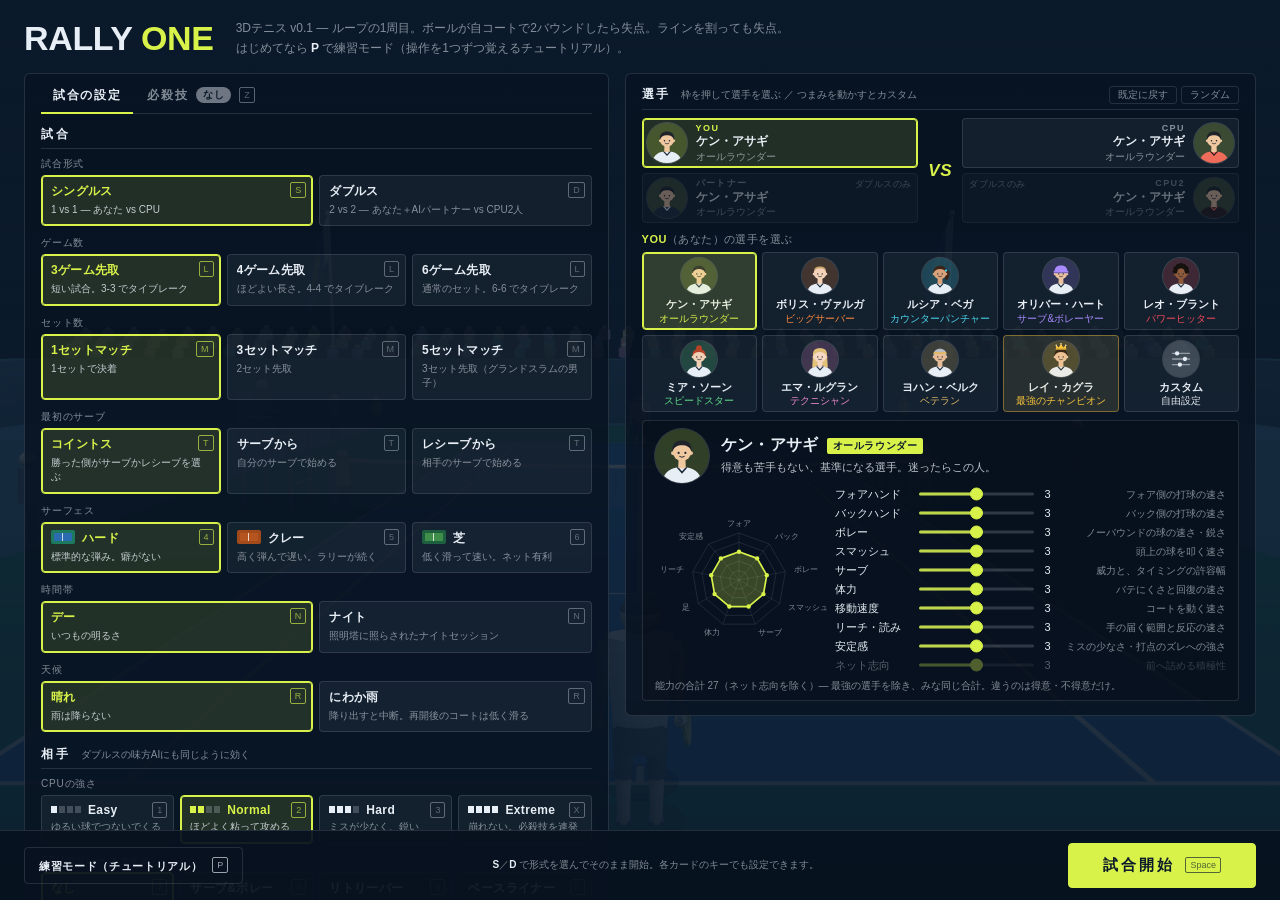
==== index.html @ 363b7dbe "feat: ゲーム数（3/4/6）とセット数（1/3/5）を選べるようにし、既定を3ゲーム先取の1セットマッチにする Co-Authored-By: Claude Opus 5.5 <noreply@" ====
<!DOCTYPE html>
<html lang="ja">
<head>
<meta charset="utf-8">
<meta name="viewport" content="width=device-width, initial-scale=1">
<title>Rally One — 3D Tennis</title>
<meta name="description" content="ブラウザで動く3Dテニス。インストール不要、その場でプレイできます。スピン・スライス・ボレー・スマッシュを打ち分けて1セットマッチ。">
<meta name="theme-color" content="#0b1a2b">

<!-- OGP／Twitter Card。SNSやチャットにURLを貼ったときのカード表示に使われる。
     クローラは相対パスを解決しないので、URLは絶対パスで書くこと。
     画像は assets/ogp.png（1200x630）。再生成する手順は assets/ogp.html を参照。 -->
<meta property="og:type" content="website">
<meta property="og:site_name" content="Rally One">
<meta property="og:title" content="Rally One — 3Dテニス">
<meta property="og:description" content="ブラウザで動く3Dテニス。インストール不要、その場でプレイできます。">
<meta property="og:url" content="https://atsushi-green.github.io/3D-tennis/">
<meta property="og:image" content="https://atsushi-green.github.io/3D-tennis/assets/ogp.png">
<meta property="og:image:width" content="1200">
<meta property="og:image:height" content="630">
<meta property="og:image:alt" content="ナイターのテニスコートと、ボールを追う選手。タイトル「RALLY ONE」。">
<meta property="og:locale" content="ja_JP">
<meta name="twitter:card" content="summary_large_image">
<meta name="twitter:title" content="Rally One — 3Dテニス">
<meta name="twitter:description" content="ブラウザで動く3Dテニス。インストール不要、その場でプレイできます。">
<meta name="twitter:image" content="https://atsushi-green.github.io/3D-tennis/assets/ogp.png">

<link rel="stylesheet" href="styles/main.css">
</head>
<body>

<!-- スタート画面を出している間は .menu が付いて、試合中の表示（スコアボード・操作一覧など）を
     まるごと隠す（hud.showStartScreen／hideStartScreen）。 -->
<div id="hud" class="menu">
  <!-- チェンジエンズの暗転幕。#hud の先頭に置く＝スコアボードやコールはこの上に重なって
       見えたまま（中継で休憩中もスコアが出ているのと同じ）。濃さは hud.setShade() が入れる。 -->
  <div id="shade"></div>
  <!-- マッチポイントの演出（観客席を映すカット）の間だけ、上下から出る黒い帯（映画の画面比）。
       #hud.cinema が付くと伸びてくる（hud.setCinema()）。 -->
  <div id="letterbox"><div class="bar top"></div><div class="bar bottom"></div></div>
  <!-- 練習モードのレッスン（題・やること・成功した本数）。練習中だけ #hud.practice が付いて、
       スコアボードの代わりに左上へ出る。中身は hud.setPractice() が game.practice から入れる。 -->
  <div id="lesson">
    <div class="lsKicker" id="lsKicker"></div>
    <div class="lsTitle" id="lsTitle"></div>
    <div class="lsText" id="lsText"></div>
    <div class="lsProgress" id="lsProgress"></div>
    <div class="lsFoot"><b>N</b> 次のレッスン ／ <b>Esc</b> レッスン一覧へ</div>
  </div>
  <div id="scorewrap">
    <div id="bug">
      <!-- .st は決まったセットのゲーム数（複数セットの試合で、1セット目が決まってから出る） -->
      <div class="nm" id="n1">YOU</div><div class="st" id="s1"></div><div class="gm" id="g1">0</div><div class="pt" id="p1">0</div>
      <div class="row2">
        <div class="nm" id="n2">CPU</div><div class="st" id="s2"></div><div class="gm" id="g2">0</div><div class="pt" id="p2">0</div>
      </div>
    </div>
    <!-- 次の1点に何がかかっているか（ブレーク／ゲーム／マッチポイント）。かかっていない
         ポイントでは hud が中身を空にするので :empty で行ごと消える（風・サーブ速度と同じ作り）。 -->
    <div id="stakes"></div>
    <div id="stats">A <span id="ace1">0</span>–<span id="ace2">0</span> · DF <span id="df1">0</span>–<span id="df2">0</span></div>
    <div id="wind"></div>
    <!-- にわか雨・濡れたコート（hud.setWeather）。晴れて乾いている間は空＝:empty で行ごと消える -->
    <div id="weather"></div>
    <div id="serveSpeed"></div>
    <!-- 必殺技の残り回数（●＝使える／○＝使用済み）。1つも装備していなければ hud が行ごと隠す。 -->
    <div id="specialUses"></div>
    <!-- ダブルスの立ち位置の指示（Q/E＝パートナー、R/F＝自分）のいまの状態。シングルスでは
         hud が中身を空にするので :empty で行ごと消える（hud.setFormation）。 -->
    <div id="formation"></div>
    <div id="stamina">
      <div class="staminaRow"><div class="staminaLabel" id="staminaLabelYou">YOU</div><div class="staminaBar"><div class="staminaFill" id="staminaFillYou"></div></div></div>
      <div class="staminaRow"><div class="staminaLabel" id="staminaLabelCpu">CPU</div><div class="staminaBar"><div class="staminaFill" id="staminaFillCpu"></div></div></div>
      <div class="staminaRow" id="staminaRowYouMate"><div class="staminaLabel" id="staminaLabelYouMate">パートナー</div><div class="staminaBar"><div class="staminaFill" id="staminaFillYouMate"></div></div></div>
      <div class="staminaRow" id="staminaRowCpuMate"><div class="staminaLabel" id="staminaLabelCpuMate">CPU2</div><div class="staminaBar"><div class="staminaFill" id="staminaFillCpuMate"></div></div></div>
    </div>
  </div>
  <div id="head"><span id="formatInfo">1 set match · first to 6</span>
    <!-- 対戦しているCPU/AIの強さ（スタート画面の「CPUの強さ」）。試合を始めるときに
         hud.setMatchLevel() が入れる。練習モード中は #head ごと隠れる。 -->
    <div id="matchLevel"></div>
  </div>
  <div id="call"><div class="big" id="callBig"></div><div class="sub" id="callSub"></div><div class="shot" id="callShot"></div></div>
  <div id="replayTag"><span class="dot"></span><span class="rtLabel">リプレイ</span><span class="hlTag">ハイライト <span id="hlCount"></span></span><span class="markTag">ボールマーク確認</span><span class="skip">SPACE でスキップ</span></div>
  <!-- 試合後のハイライトで流している1点の見出し（中継の下部テロップ）。hud.setHighlight() が出す -->
  <div id="hlCaption"><div class="hlTitle" id="hlTitle"></div><div class="hlSub" id="hlSub"></div></div>
  <!-- 画面下は縦積み（上から：ガイド／スマッシュの案内／溜めバー／操作一覧）。
       個別に bottom を指定していた頃は、操作一覧が折り返して2行になった分だけ
       溜めバーの上に重なってしまっていた。積むことで何行になっても重ならない。 -->
  <div id="bottom">
    <!-- ガイド付きモードのタイミング目盛り。溜めている間だけ出る（hud.setSwingGuide が制御）。
         左＝早く振り出す（引っ張り）、右＝引きつける（流し）で、針が「いま離したら」の位置。 -->
    <div id="guide">
      <div id="guideText"></div>
      <div id="guideBar">
        <div class="guideZone pull">引っ張り</div>
        <div class="guideZone straight">素直</div>
        <div class="guideZone flow">流し</div>
        <div id="guideNeedle"></div>
      </div>
    </div>
    <div id="smashTip"></div>
    <!-- 溜めている間だけ出る「この1打で出る技」の予告。hud.setSpecialTip() が制御。 -->
    <div id="specialTip"></div>
    <div id="charge"><div id="chargeFill"></div><div id="chargeMark"></div></div>
    <div id="keys">
      <span><b>←→</b> 左右 ／ 打つ方向</span>
      <span><b>↑↓</b> 前後 ／ サーブの深さ</span>
      <span><b>B/V/C</b> 押しっぱなしで溜め・離して打つ（フラット／トップスピン／スライス。C を溜めずに離すとドロップ）</span>
      <span><b>離すタイミング</b> 早め＝引っ張り ／ 引きつけ＝流し</span>
      <span><b>Shift</b> ロブ</span>
      <span><b>K</b> キックサーブ（必殺技。B/V/C の代わりに押してトス）</span>
      <span><b>Q/E</b> パートナーに前へ／下がれ（ダブルス）</span>
      <span><b>R/F</b> サーブ前に自分が前／後ろに立つ（ダブルス）</span>
      <span><b>Space</b> リプレイ／休憩／演出をスキップ</span>
    </div>
  </div>
</div>

<!-- スタート画面。左＝試合の設定（どれもカードを押して選ぶ）、右＝選手を選ぶ、下＝開始ボタン。
     マウスだけで完結するが、カードの <kbd> が示すキーでも同じ操作ができる（キー操作は input.js、
     クリックは hud.js#buildMenu が同じハンドラを呼ぶ）。カードはどれもフォーカスを取らない div：
     フォーカスの当たる要素があると、「どのキーでも開始」と矢印キー・Space が衝突するため。 -->
<div id="start"><div class="card">
  <header class="startHead">
    <h1>RALLY <span>ONE</span></h1>
    <p>3Dテニス v0.1 — ループの1周目。ボールが自コートで2バウンドしたら失点。ラインを割っても失点。<br>
       はじめてなら <b>P</b> で練習モード（操作を1つずつ覚えるチュートリアル）。</p>
  </header>

  <!-- 設定＋開始ボタン。コイントスに勝ったとき・練習モードの一覧を開いたときは、この塊ごと
       隠して #tossChoice／#practiceMenu に差し替える。 -->
  <div id="menuBody">
    <div class="menuCols">
      <!-- 試合の設定と必殺技。2つを縦に積むと画面に収まらないので、タブで切り替える
           （切り替えは見た目だけ。必殺技のタブには今の選択を小さく出しておくので、Z キーで
           変えたときも、タブを開かずに結果が分かる）。 -->
      <section class="panel" id="matchPanel">
        <div class="panelTabs">
          <div class="panelTab on" data-tab="settings">試合の設定</div>
          <div class="panelTab" data-tab="specials">必殺技<span class="tabBadge" id="specialBadge"></span><kbd>Z</kbd></div>
        </div>

        <div class="tabPage on" data-page="settings">
          <div class="panelHead"><h2>試合</h2></div>
          <div class="menuRow" id="modeRow">
            <div class="menuLabel">試合形式</div>
            <div class="segs">
              <div class="seg on" data-level="singles"><kbd>S</kbd><b class="optName">シングルス</b><em>1 vs 1 — あなた vs CPU</em></div>
              <div class="seg" data-level="doubles"><kbd>D</kbd><b class="optName">ダブルス</b><em>2 vs 2 — あなた＋AIパートナー vs CPU2人</em></div>
            </div>
          </div>
          <!-- 試合の長さ。カードは hud.js が config.MATCH_FORMATS から組み立てる（L・M キーで順に切り替わる） -->
          <div class="menuRow" id="gamesRow">
            <div class="menuLabel">ゲーム数</div>
            <div class="segs"></div>
          </div>
          <div class="menuRow" id="setsRow">
            <div class="menuLabel">セット数</div>
            <div class="segs"></div>
          </div>
          <!-- 最初のゲームのサーバー。コイントスなら勝った側が選ぶ（人間が勝てば #tossChoice で選ぶ）。
               サーブ／レシーブを選んでおけばトスはせず、そのまま始まる。T キーで順に切り替わる。 -->
          <div class="menuRow" id="firstServeRow">
            <div class="menuLabel">最初のサーブ</div>
            <div class="segs">
              <div class="seg on" data-level="toss"><kbd>T</kbd><b class="optName">コイントス</b><em>勝った側がサーブかレシーブを選ぶ</em></div>
              <div class="seg" data-level="serve"><kbd>T</kbd><b class="optName">サーブから</b><em>自分のサーブで始める</em></div>
              <div class="seg" data-level="receive"><kbd>T</kbd><b class="optName">レシーブから</b><em>相手のサーブで始める</em></div>
            </div>
          </div>
          <!-- 色見本（.sw）は hud.js が config.SURFACE_COLORS（コートを塗る色そのもの）で塗る -->
          <div class="menuRow" id="surfaceRow">
            <div class="menuLabel">サーフェス</div>
            <div class="segs">
              <div class="seg on" data-level="hard"><kbd>4</kbd><b class="optName"><i class="sw"></i>ハード</b><em>標準的な弾み。癖がない</em></div>
              <div class="seg" data-level="clay"><kbd>5</kbd><b class="optName"><i class="sw"></i>クレー</b><em>高く弾んで遅い。ラリーが続く</em></div>
              <div class="seg" data-level="grass"><kbd>6</kbd><b class="optName"><i class="sw"></i>芝</b><em>低く滑って速い。ネット有利</em></div>
            </div>
          </div>
          <div class="menuRow" id="sessionRow">
            <div class="menuLabel">時間帯</div>
            <div class="segs">
              <div class="seg on" data-level="day"><kbd>N</kbd><b class="optName">デー</b><em>いつもの明るさ</em></div>
              <div class="seg" data-level="night"><kbd>N</kbd><b class="optName">ナイト</b><em>照明塔に照らされたナイトセッション</em></div>
            </div>
          </div>
          <div class="menuRow" id="weatherRow">
            <div class="menuLabel">天候</div>
            <div class="segs">
              <div class="seg on" data-level="clear"><kbd>R</kbd><b class="optName">晴れ</b><em>雨は降らない</em></div>
              <div class="seg" data-level="rain"><kbd>R</kbd><b class="optName">にわか雨</b><em>降り出すと中断。再開後のコートは低く滑る</em></div>
            </div>
          </div>

          <div class="panelHead"><h2>相手</h2><span class="panelHint">ダブルスの味方AIにも同じように効く</span></div>
          <div class="menuRow" id="diffRow">
            <div class="menuLabel">CPUの強さ</div>
            <div class="segs">
              <div class="seg" data-level="easy"><kbd>1</kbd><b class="optName"><i class="pips" style="--n:1"></i>Easy</b><em>ゆるい球でつないでくる</em></div>
              <div class="seg on" data-level="normal"><kbd>2</kbd><b class="optName"><i class="pips" style="--n:2"></i>Normal</b><em>ほどよく粘って攻める</em></div>
              <div class="seg" data-level="hard"><kbd>3</kbd><b class="optName"><i class="pips" style="--n:3"></i>Hard</b><em>ミスが少なく、鋭い</em></div>
              <div class="seg" data-level="extreme"><kbd>X</kbd><b class="optName"><i class="pips" style="--n:4"></i>Extreme</b><em>崩れない。必殺技を連発</em></div>
            </div>
          </div>
          <div class="menuRow" id="styleRow">
            <div class="menuLabel">CPUのプレースタイル</div>
            <div class="segs">
              <div class="seg on" data-level="none"><kbd>7</kbd><b class="optName">なし</b><em>強さどおりの素直な相手</em></div>
              <div class="seg" data-level="serveAndVolley"><kbd>8</kbd><b class="optName">サーブ&amp;ボレー</b><em>サーブを打つとネットへ</em></div>
              <div class="seg" data-level="retriever"><kbd>9</kbd><b class="optName">リトリーバー</b><em>よく走り、ロブで粘る</em></div>
              <div class="seg" data-level="aggressiveBaseliner"><kbd>0</kbd><b class="optName">ベースライナー</b><em>攻め気が強くミスも多い</em></div>
            </div>
          </div>

          <div class="panelHead"><h2>アシスト</h2></div>
          <div class="menuRow" id="guideRow">
            <div class="menuLabel">ガイド</div>
            <div class="segs">
              <div class="seg on" data-level="off"><kbd>G</kbd><b class="optName">なし</b><em>表示なしのふつうの試合</em></div>
              <div class="seg" data-level="on"><kbd>G</kbd><b class="optName">打つ方向を表示</b><em>溜めている間、打球の行き先と引っ張り／流しを出す</em></div>
            </div>
          </div>
        </div>

        <!-- 必殺技。カードは hud.js が config.SPECIAL_MOVES から組み立てる（複数選択）。
             キーボードからは Z でプリセット（なし→おすすめ→すべて）を切り替える。
             試合中の操作はなく、条件を満たした1打で自動的に出る（キックサーブだけは K）。 -->
        <div class="tabPage" data-page="specials" id="specialRow">
          <div class="panelHead">
            <span class="panelHint">いくつでも選べる。条件を満たした1打で自動的に出る</span>
            <span class="specPresets" id="specialPresets"></span>
          </div>
          <div class="menuNote" id="specialNote"></div>
          <div class="specialSegs" id="specialSegs"></div>
        </div>
      </section>

      <!-- 選手。上の対戦カードで「誰の」選手かを選び（押した枠が下の一覧の対象になる）、
           一覧から選手を選ぶ。つまみを動かすとその枠は「カスタム」になる。中身はすべて
           hud.js#buildRoster が config.ROSTER / CHARACTERS / SKILLS から組み立てる。 -->
      <section class="panel" id="playersPanel">
        <div class="panelHead">
          <h2>選手</h2>
          <span class="panelHint">枠を押して選手を選ぶ ／ つまみを動かすとカスタム</span>
          <span class="rosterBtns">
            <span class="rosterBtn" id="rosterReset">既定に戻す</span>
            <span class="rosterBtn" id="rosterRandom">ランダム</span>
          </span>
        </div>
        <div id="matchup" class="singles">
          <div class="team" id="teamYou"></div>
          <div class="vs">VS</div>
          <div class="team" id="teamCpu"></div>
        </div>
        <div class="pickHead" id="pickHead"></div>
        <div id="charGrid"></div>
        <div id="charDetail">
          <div class="cdTop" id="cdTop"></div>
          <div class="cdBody">
            <svg id="radar" viewBox="-100 -100 200 200" aria-hidden="true"></svg>
            <div class="rosterRows" id="rosterRows"></div>
          </div>
          <div class="rosterFoot" id="rosterFoot"></div>
        </div>
      </section>
    </div>

    <!-- 画面の下に貼りついた操作の帯。設定がどれだけ縦に伸びても、開始ボタンは常に見えている。 -->
    <footer class="startFoot">
      <div class="playBtn sub" id="practiceBtn">練習モード（チュートリアル）<kbd>P</kbd></div>
      <div class="footHint"><b>S</b>／<b>D</b> で形式を選んでそのまま開始。各カードのキーでも設定できます。</div>
      <div class="playBtn" id="playBtn">試合開始<kbd>Space</kbd></div>
    </footer>
  </div>

  <!-- 練習モードのレッスン一覧（#tossChoice と同じく #menuBody と差し替えて出す）。
       行は hud.js#buildLessons が config.PRACTICE.LESSONS から組み立てる。 -->
  <div id="practiceMenu" class="panel">
    <div class="pmHead">練習モード<span>得点なし。操作を1つずつ覚える</span></div>
    <div id="lessonList"></div>
    <div class="pmFoot">矢印キーで選ぶ ／ Space・Enter で始める ／ Esc で戻る（クリックでも始められる）</div>
    <div class="playBtn sub" id="practiceBack">戻る<kbd>Esc</kbd></div>
  </div>

  <div id="tossChoice" class="panel">
    <div class="tossHead">🎾 コイントスに勝ちました！</div>
    <div class="tossSub">サーブとレシーブ、どちらから始めますか？</div>
    <div class="segs tossSegs">
      <div class="seg" data-choice="serve"><kbd>1</kbd><b class="optName">サーブ</b><em>自分のサーブから始める</em></div>
      <div class="seg" data-choice="receive"><kbd>2</kbd><b class="optName">レシーブ</b><em>相手のサーブから始める</em></div>
    </div>
  </div>
</div></div>

<!-- 試合（1セット）が終わったときの振り返り。中身（見出し・表の行）は hud.js が
     game.matchSummary() の数字から組み立てる。開いている間は試合の進行を止める
     （main.js のフレームループ。リプレイ中と同じ扱い）。 -->
<div id="matchStats"><div class="card">
  <div class="msKicker">ゲームセット</div>
  <h2 id="msTitle"></h2>
  <div id="msScore"></div>
  <div id="msTable"></div>
  <div id="msRally"></div>
  <div class="playBtn" id="msClose">次の試合へ<kbd>Space</kbd></div>
</div></div>

<!-- 依存の順に読み込む。各ファイルは window.RallyOne に自分の分を足していく。 -->
<script src="vendor/three.min.js"></script>
<script src="src/config.js"></script>
<script src="src/math.js"></script>
<script src="src/physics.js"></script>
<script src="src/scoring.js"></script>
<script src="src/ai.js"></script>
<script src="src/audio.js"></script>
<script src="src/input.js"></script>
<script src="src/hud.js"></script>
<script src="src/game.js"></script>
<script src="src/scene/renderer.js"></script>
<script src="src/scene/court.js"></script>
<script src="src/scene/marks.js"></script>
<script src="src/scene/crowd.js"></script>
<script src="src/scene/flags.js"></script>
<script src="src/scene/net.js"></script>
<script src="src/scene/officials.js"></script>
<script src="src/scene/player.js"></script>
<script src="src/scene/ball.js"></script>
<script src="src/scene/hint.js"></script>
<script src="src/scene/weather.js"></script>
<script src="src/scene/world.js"></script>
<script src="src/main.js"></script>

</body>
</html>
---- styles/main.css ----
:root{
  --ink:#0b1a2b;
  --line:#e8eef5;
  --ball:#d8f24a;
  --clay:#2b6cb0;
  --dim:rgba(232,238,245,.55);
}
*{box-sizing:border-box}
html,body{margin:0;height:100%;background:var(--ink);overflow:hidden}
body{font-family:"Helvetica Neue",Arial,"Hiragino Kaku Gothic ProN","Noto Sans JP",sans-serif;color:var(--line)}
canvas{display:block}

#hud{position:fixed;inset:0;pointer-events:none}

#scorewrap{position:absolute;top:14px;left:14px}

/* 練習モード中は、スコアボードまわり（得点・スタッツ・風・スタミナ・技の残り）の代わりに
   レッスンの札を出す（hud.setPractice() が #hud に .practice を付け外しする） */
#lesson{display:none;position:absolute;top:14px;left:14px;width:min(360px,calc(100vw - 28px));
  background:rgba(9,20,34,.82);border-left:4px solid var(--ball);border-radius:2px;
  padding:10px 14px;box-shadow:0 6px 24px rgba(0,0,0,.35)}
#hud.practice #lesson{display:block}
#hud.practice #scorewrap,#hud.practice #head{display:none}
.lsKicker{font-size:10px;letter-spacing:.2em;color:var(--dim)}
.lsTitle{font-size:18px;font-weight:700;margin-top:2px}
.lsText{font-size:12px;line-height:1.6;margin-top:6px}
.lsProgress{margin-top:8px;font-size:12px;letter-spacing:.06em;font-variant-numeric:tabular-nums}
.lsProgress .dot{display:inline-block;width:10px;height:10px;border-radius:50%;margin-right:4px;
  border:1px solid var(--ball);vertical-align:-1px}
.lsProgress .dot.on{background:var(--ball)}
.lsProgress .clear{margin-left:6px;color:var(--ball);font-weight:700}
.lsFoot{margin-top:8px;font-size:10px;color:var(--dim)}
.lsFoot b{color:var(--line);font-weight:600}

/* チェンジエンズの暗転幕（opacity は hud.setShade() が毎フレーム入れる） */
#shade{position:absolute;inset:0;background:var(--ink);opacity:0}

/* マッチポイントの演出の間だけ上下から出る黒い帯（#hud.cinema。hud.setCinema()）。
   スコアボードとコールはこの上に重なって見えたまま。操作の案内（#bottom）は引っ込める。 */
#letterbox .bar{position:absolute;left:0;right:0;height:0;background:#000;transition:height .3s ease}
#letterbox .top{top:0}
#letterbox .bottom{bottom:0}
#hud.cinema #letterbox .bar{height:11vh}
#bottom{transition:opacity .3s}
#hud.cinema #bottom{opacity:0}

/* broadcast-style scorebug */
#bug{
  display:grid;grid-template-columns:auto auto 46px 56px;
  background:rgba(9,20,34,.82);
  border-left:4px solid var(--ball);
  border-radius:2px;
  overflow:hidden;
  font-variant-numeric:tabular-nums;
  box-shadow:0 6px 24px rgba(0,0,0,.35);
}
#bug div{padding:6px 10px;font-size:13px;letter-spacing:.04em;line-height:1.15}
#bug .nm{min-width:112px;text-transform:uppercase;font-weight:600}
#bug .gm{text-align:center;color:var(--dim)}
/* 決まったセットのゲーム数（「6 3」のように並べる）。1セット目が決まるまでは幅ごと消える */
#bug .st{padding:6px 0;color:var(--dim);font-size:12px;letter-spacing:.12em;white-space:nowrap}
#bug .st:not(:empty){padding:6px 4px 6px 8px}
#bug .st b{display:inline-block;min-width:1.2em;text-align:center;font-weight:400}
#bug .st b.won{color:var(--line);font-weight:700}
#bug .pt{text-align:center;background:rgba(216,242,74,.12);font-weight:700}
#bug .row2{display:contents}
#bug .row2 div{border-top:1px solid rgba(232,238,245,.12)}
#bug .nm .side{
  display:inline-block;margin-right:7px;padding:0 4px;border-radius:2px;
  font-size:10px;letter-spacing:.06em;color:var(--dim);border:1px solid rgba(232,238,245,.25)
}
#bug .srv::after{content:"●";color:var(--ball);font-size:9px;margin-left:6px;vertical-align:2px}

/* エース／ダブルフォルトの通算（you–cpu）。スコアボードの邪魔をしない控えめな表示 */
#stats{
  margin-top:6px;padding:4px 10px;
  background:rgba(9,20,34,.6);border-radius:2px;
  font-size:11px;letter-spacing:.04em;color:var(--dim);
  font-variant-numeric:tabular-nums;
}
/* 次の1点にかかっているもの（ブレーク／ゲーム／マッチポイント）。実況のテロップに
   当たるので、スコアボード脇でいちばん強く主張してよい唯一の表示にする。
   色で意味を分ける：ブレークポイント＝赤（サーブ側が崩れる1点）、マッチポイント＝金
   （試合が決まる1点）、ゲームポイント＝スコアバーと同じ黄緑（ふつうの山場）。
   かかっていないポイントでは中身が空になり :empty で消える。 */
#stakes{
  margin-top:6px;padding:5px 10px;
  background:rgba(9,20,34,.85);border-radius:2px;
  border-left:3px solid currentColor;
  font-size:14px;font-weight:700;letter-spacing:.06em;
  color:var(--ball);
  animation:stakePulse 1.6s ease-in-out infinite;
}
#stakes:empty{display:none}
#stakes.brk{color:#ff6b6b}
#stakes.match{color:#ffc83d}
/* 誰にかかっているか。見出しより一段落として、色は見出しから受け継ぐ */
#stakes .who{font-size:11px;font-weight:400;letter-spacing:.04em;opacity:.8;margin-left:6px}
@keyframes stakePulse{0%,100%{opacity:1}50%{opacity:.62}}
@media (prefers-reduced-motion:reduce){#stakes{animation:none}}

/* 風向き。プレイ判断に直結する情報なので #stats より目立たせる（大きめ・太め・スコアバーと
   同系色のアクセント縁取り）。playフィールドから絶えず見える位置に置いてあるので、
   毎ポイントの変化にも気づきやすい */
#wind{
  margin-top:6px;padding:5px 10px;
  background:rgba(9,20,34,.75);border-radius:2px;
  border-left:3px solid var(--ball);
  font-size:15px;font-weight:700;letter-spacing:.04em;color:var(--line);
  font-variant-numeric:tabular-nums;
}
#wind:empty{display:none}
/* 雨・濡れたコート。弾み方に効くので風と同じくらい目立たせ、色だけ雨の青にする */
#weather{
  margin-top:6px;padding:4px 10px;
  background:rgba(9,20,34,.75);border-radius:2px;
  border-left:3px solid #7fb3e6;
  font-size:13px;font-weight:700;letter-spacing:.04em;color:#cfe3f7;
}
#weather:empty{display:none}

/* サーブ速度。風と同じスコアバー脇の並びだが、控えめな #stats 寄りの主張の弱さにする */
#serveSpeed{
  margin-top:6px;padding:4px 10px;
  background:rgba(9,20,34,.6);border-radius:2px;
  font-size:11px;letter-spacing:.04em;color:var(--dim);
  font-variant-numeric:tabular-nums;
}
#serveSpeed:empty{display:none}

/* 技ごとの残り回数（●＝使える／○＝このゲームは使用済み）。技どうしで融通しないので
   1つずつ並べる。1つも装備していないときは hud が中身を空にするので :empty で行ごと消える
   （風・サーブ速度と同じ作り）。幅はスコアバーに合わせて2列で折り返す。 */
#specialUses{
  margin-top:6px;padding:4px 10px;max-width:214px;
  background:rgba(9,20,34,.6);border-radius:2px;
  border-left:3px solid #ffc83d;
  display:flex;flex-wrap:wrap;gap:2px 8px;
  font-size:11px;letter-spacing:.04em;
}
#specialUses:empty{display:none}
.spUseHead{flex:1 0 100%;color:#ffc83d;letter-spacing:.12em}
.spUse{flex:0 0 calc(50% - 4px);color:var(--dim);white-space:nowrap;overflow:hidden;text-overflow:ellipsis}
.spUse.on{color:#ffc83d}

/* ダブルスの立ち位置の指示（Q/E＝パートナー、R/F＝自分）。効いている方を黄緑で点灯させ、
   押すキーを添える。サーブ待ちの担当の注記（.fmNote）は行の下に出す。シングルスでは
   hud が中身を空にするので :empty で行ごと消える（風・サーブ速度と同じ作り）。
   注記は width:0＋min-width:100% で、列の幅（スコアボードで決まる）を押し広げずに
   その幅いっぱいで折り返す（ふつうに置くと、注記の1行の長さまで左上の列全体が広がる）。 */
#formation{
  margin-top:6px;padding:4px 10px 5px;
  background:rgba(9,20,34,.6);border-radius:2px;
  border-left:3px solid var(--ball);
  font-size:11px;letter-spacing:.04em;
}
#formation:empty{display:none}
.fmHead{color:var(--dim);letter-spacing:.12em}
.fmRow{display:flex;flex-wrap:wrap;align-items:center;gap:3px 4px;margin-top:4px}
.fmWho{min-width:64px;white-space:nowrap}
.fmOpt{padding:1px 7px;border-radius:2px;white-space:nowrap;
  color:var(--dim);border:1px solid rgba(232,238,245,.18)}
.fmOpt.on{color:var(--ink);background:var(--ball);border-color:var(--ball);font-weight:700}
.fmKey{font-size:9px;font-weight:600;margin-right:4px;opacity:.75}
.fmOpt.flash{animation:fmFlash .6s ease-out}
.fmNote{width:0;min-width:100%;margin-top:2px;font-size:10px;color:#f2a65a}
@keyframes fmFlash{from{box-shadow:0 0 0 4px rgba(216,242,74,.55)}to{box-shadow:0 0 0 0 rgba(216,242,74,0)}}
@media (prefers-reduced-motion:reduce){.fmOpt.flash{animation:none}}

/* スタミナ（自分以外も含めた全員を常時表示。パートナー/CPU2はダブルスのときだけ）。
   ラリーで減り、ポイント間で少し回復する */
#stamina{
  margin-top:6px;padding:5px 10px;
  background:rgba(9,20,34,.6);border-radius:2px;
  /* 名前の長さが選手ごとに違っても、バーの左端が揃うように列で組む */
  display:grid;grid-template-columns:auto 1fr;align-items:center;gap:4px 8px;
}
.staminaRow{display:contents}
.staminaLabel{font-size:11px;letter-spacing:.04em;color:var(--dim);white-space:nowrap;min-width:52px}
.staminaBar{flex:1;height:5px;border-radius:3px;overflow:hidden;
  background:rgba(232,238,245,.12);
}
.staminaFill{height:100%;width:100%;background:var(--ball);transition:width .15s linear,background-color .15s linear}
.staminaFill.low{background:#ef6b5a}

#head{
  position:absolute;top:14px;right:14px;text-align:right;
  font-size:11px;letter-spacing:.14em;text-transform:uppercase;color:var(--dim)
}
/* 対戦しているCPU/AIの強さ。試合中ずっと出ているので主張は控えめに、段階だけ色で分ける
   （Easy＝緑・Normal＝白・Hard＝橙・Extreme＝赤）。スコアボード脇の札と同じ地の色・縁取り。 */
#matchLevel{
  display:table;margin:6px 0 0 auto;padding:4px 10px; /* 見出しの下の行に右寄せ */
  background:rgba(9,20,34,.6);border-radius:2px;
  border-right:3px solid currentColor;
  font-size:12px;font-weight:700;letter-spacing:.1em;color:var(--line);
}
#matchLevel:empty{display:none}
#matchLevel .lbl{font-weight:400;color:var(--dim);margin-right:8px}
#matchLevel[data-level="easy"]{color:#5fbf6a}
#matchLevel[data-level="hard"]{color:#f2a65a}
#matchLevel[data-level="extreme"]{color:#ff6b6b}

/* ポイントごとのコール（ポイント／アウト／ゲーム …）。
   観客席の並び（画面の上から1/3あたり）より上の、空の位置に出す。上端で位置を決めるので、
   球種や長い案内で札が高くなっても下へ伸びるだけで、マッチポイントの黒帯（11vh）には
   食い込まない。白い文字が観客に溶けないよう、スコアボードと同じ地の色の札に載せ、上辺に
   同じ黄緑のアクセントを引く（中継のテロップの体裁）。札は文字の幅に合わせて縮み、
   長い案内だけ折り返す。 */
#call{
  position:absolute;left:50%;top:14%;transform:translateX(-50%);
  width:max-content;max-width:min(720px,calc(100vw - 28px));
  padding:10px 26px 12px;
  background:rgba(9,20,34,.85);
  border-top:3px solid var(--ball);
  border-radius:2px;
  box-shadow:0 6px 24px rgba(0,0,0,.35);
  text-shadow:0 1px 2px rgba(0,0,0,.6);
  text-align:center;opacity:0;transition:opacity .18s
}
#call .big{font-size:34px;font-weight:700;letter-spacing:.02em;line-height:1.2}
/* 補足は地の濃い札の上なので、他の札の --dim より一段明るくして読みやすくする */
#call .sub{font-size:13px;line-height:1.5;color:rgba(232,238,245,.8);margin-top:4px;letter-spacing:.06em}
#call .sub:empty{display:none}
/* 決めた側が最後に放った球種。無いポイントもあるので .on のときだけ出す */
#call .shot{
  display:none;margin-top:9px;font-size:12px;letter-spacing:.14em;
  color:var(--ball);border:1px solid var(--ball);border-radius:2px;
  padding:3px 10px
}
#call .shot.on{display:inline-block}
#call.on{opacity:1}

/* 操作の一覧。項目が増えても画面からはみ出さないよう、行の途中で折り返す
   （1行固定だと狭い画面で左右が切れて、端の項目が読めなくなる） */
#keys{
  display:flex;flex-wrap:wrap;justify-content:center;gap:6px 18px;
  width:max-content;max-width:96vw;
  font-size:11px;color:var(--dim);letter-spacing:.06em;
  background:rgba(9,20,34,.6);padding:7px 14px;border-radius:2px
}
#keys span{white-space:nowrap}
#keys b{color:var(--line);font-weight:600}

/* Space を溜めている間だけ出るテイクバックメーター */
/* 画面下の縦積み。上から ガイド／スマッシュの案内／溜めバー／操作一覧。
   出ていない項目も場所は残す（opacity で消す）ので、出入りで位置が跳ねない。 */
#bottom{
  position:absolute;left:0;right:0;bottom:16px;
  display:flex;flex-direction:column;align-items:center;gap:8px
}

#charge{
  position:relative;
  width:200px;height:9px;border-radius:4px;overflow:hidden;
  background:rgba(9,20,34,.65);border:1px solid rgba(232,238,245,.18);
  opacity:0;transition:opacity .1s
}
#charge.on{opacity:1}
#chargeFill{height:100%;width:0%;background:var(--ball)}
/* サーブの「ここまで溜めると最大威力」の線（位置は hud.setCharge() が
   SERVE.CHARGE_SWEET_MARK から入れる）。線を超えると超えた分だけフォールトしやすくなる。
   ラリーの溜めには関係ないので、サーブ中（#charge.serve）だけ出す。 */
#chargeMark{display:none}
#charge.serve #chargeMark{
  display:block;position:absolute;top:0;bottom:0;width:3px;margin-left:-1.5px;
  /* 縁の暗い枠のおかげで、溜まりきって白くなった（.full）ゲージの上でも線が消えない。 */
  background:#fff;box-shadow:0 0 0 1px rgba(9,20,34,.95)
}

/* スマッシュが打てる球が来ている間だけ出る一言（コート上のマーカーと対） */
/* リプレイ中の表示。中継の「REPLAY」テロップと同じ考え方で画面上部の中央に出し、
   スキップの操作（Space）も一緒に示す。再生していない間は opacity:0 で隠す。 */
#replayTag{
  position:absolute;left:50%;top:14px;transform:translateX(-50%);
  display:flex;align-items:center;gap:8px;
  font-size:12px;letter-spacing:.18em;text-transform:uppercase;
  background:rgba(9,20,34,.82);padding:6px 14px;border-radius:2px;
  opacity:0;transition:opacity .18s
}
#replayTag.on{opacity:1}
#replayTag .dot{
  width:8px;height:8px;border-radius:50%;background:#ff4d4d;
  animation:replayBlink 1s steps(1,end) infinite
}
#replayTag .skip{
  font-size:10px;letter-spacing:.1em;text-transform:none;color:var(--dim)
}
/* クレーで際どかった跡を映している間だけ出す（world.isCheckingMark()） */
#replayTag .markTag{display:none;letter-spacing:.1em;color:var(--ball)}
#replayTag.mark .markTag{display:inline}
@keyframes replayBlink{50%{opacity:.15}}
/* 試合後のハイライト中は「リプレイ」の代わりに「ハイライト 2/4」と出す */
#replayTag .hlTag{display:none}
#replayTag.hl .rtLabel{display:none}
#replayTag.hl .hlTag{display:inline}
#hlCaption{
  position:absolute;left:24px;bottom:22%;max-width:calc(100vw - 48px);
  padding:10px 20px 11px;background:rgba(9,20,34,.86);
  border-left:4px solid var(--ball);border-radius:2px;
  box-shadow:0 6px 24px rgba(0,0,0,.35);
  opacity:0;transform:translateX(-12px);transition:opacity .2s,transform .2s
}
#hlCaption.on{opacity:1;transform:none}
#hlCaption .hlTitle{font-size:24px;font-weight:700;line-height:1.25}
#hlCaption .hlSub{font-size:13px;color:#c8d3e0;margin-top:3px;letter-spacing:.03em}
@media (max-width:620px){
  #hlCaption{left:16px;max-width:calc(100vw - 32px)}
  #hlCaption .hlTitle{font-size:19px}
}

#smashTip{
  font-size:12px;letter-spacing:.08em;white-space:nowrap;
  background:rgba(9,20,34,.7);padding:5px 12px;border-radius:2px;
  color:#4ad9f2;opacity:0;transition:opacity .12s
}
#smashTip.on{opacity:1}
#smashTip.ready{color:#ffe14a}
#smashTip.late{color:#ef6b5a}

/* Space を押している間だけ出る「いま離したら出る技」。スマッシュの案内と同じ体裁で、
   色だけ必殺技の金色に振る（出せないときは灰色）。 */
#specialTip{
  font-size:12px;letter-spacing:.08em;white-space:nowrap;
  background:rgba(9,20,34,.7);padding:5px 12px;border-radius:2px;
  color:var(--dim);opacity:0;transition:opacity .12s
}
#specialTip.on{opacity:1}
#specialTip.ready{color:#ffc83d;font-weight:700}
#specialTip.spent{color:#ef6b5a}
#chargeFill.full{background:#fff;box-shadow:0 0 10px 2px var(--ball)}
/* 線を超えて溜めている間（＝フォールトの確率が上がっている間）は赤くする。 */
#chargeFill.over{background:#ef6b5a;box-shadow:0 0 10px 2px rgba(239,107,90,.9)}
/* 必殺技が乗る状態（Space を押していて、この場面で出せる技がある）。溜め具合に関わらず
   バー全体を金色にするので、視線を下げずに「離せば出る」ことが分かる。
   .full/.over より後に書いて、サーブ中でも金色が勝つようにする。 */
#charge.special{border-color:#ffc83d;box-shadow:0 0 12px rgba(255,200,61,.45)}
#charge.special #chargeFill{background:#ffc83d;box-shadow:0 0 10px 2px rgba(255,200,61,.85)}

/* ガイド付きモードのタイミング目盛り（溜めている間だけ出る）。
   左＝早く振り出す（引っ張り）、右＝引きつける（流し）。針が「いま離したら」の位置で、
   コート上の輪（scene/hint.js）と同じ色で今どちら向きに飛ぶかを示す。 */
#guide{
  width:260px;opacity:0;transition:opacity .12s;text-align:center;
  /* ガイド付きモードを選んでいないときは場所ごと空ける（溜めバーが下がらないように）。
     モード中は出入りで位置が跳ねないよう、消えていても場所は残す（opacity で消す）。 */
  display:none
}
#guide.enabled{display:block}
#guide.on{opacity:1}
#guideText{font-size:12px;letter-spacing:.08em;margin-bottom:5px;color:var(--line)}
#guideBar{
  position:relative;display:flex;height:16px;border-radius:2px;overflow:hidden;
  background:rgba(9,20,34,.7);border:1px solid rgba(232,238,245,.18)
}
.guideZone{
  flex:1;display:grid;place-items:center;
  font-size:9px;letter-spacing:.04em;color:rgba(232,238,245,.55)
}
.guideZone.pull{background:rgba(255,159,69,.22)}
.guideZone.straight{flex:0 0 34%;background:rgba(232,238,245,.14)}
.guideZone.flow{background:rgba(90,210,255,.22)}
#guideNeedle{
  position:absolute;top:-2px;bottom:-2px;width:3px;margin-left:-1.5px;
  background:var(--line);box-shadow:0 0 6px rgba(0,0,0,.6);transition:left .05s linear
}
#guide.early #guideNeedle{background:#8a99ab}
#guide.early #guideText{color:#8a99ab}
#guide.pull #guideNeedle{background:#ff9f45}
#guide.pull #guideText{color:#ff9f45}
#guide.flow #guideNeedle{background:#5ad2ff}
#guide.flow #guideText{color:#5ad2ff}
/* ライン際（外れることもある）は引っ張り／流しより優先して警告色にするので最後に置く */
#guide.risk #guideNeedle{background:#ff6b5a}
#guide.risk #guideText{color:#ff6b5a}

/* 決定ボタン（試合後のスタッツ画面の「次の試合へ」）。スタート画面のものは下の #start 側で上書きする */
.playBtn{
  margin-top:16px;cursor:pointer;
  border:1px solid var(--ball);border-radius:2px;color:var(--ball);
  padding:11px 20px;font-size:13px;letter-spacing:.16em;text-transform:uppercase;
  transition:background-color .12s,color .12s
}
.playBtn:hover{background:var(--ball);color:var(--ink);font-weight:700}

/* ---------------------------------------------- スタート画面（#start）
   左＝試合の設定、右＝選手、下＝開始ボタンの帯。設定はすべてマウスで操作でき（カード＝.seg／
   選手＝.slot・.charCard／つまみバー＝.skillBar）、背景そのものはクリックしても何も起きない。
   キーボードでも同じ操作ができるよう、各カードには対応するキーを <kbd> で右上に添えてある。
   スタート画面を出している間は、試合中の表示（#hud）をまるごと隠す。 */
#hud.menu{visibility:hidden}
#start{
  --panel:rgba(9,20,34,.84);--edge:rgba(232,238,245,.13);--soft:rgba(232,238,245,.05);
  --accent:var(--ball);
  position:fixed;inset:0;overflow-x:hidden;overflow-y:auto;
  background:linear-gradient(180deg,rgba(11,26,43,.5),rgba(11,26,43,.86) 45%,rgba(11,26,43,.94));
  pointer-events:auto
}
/* --gutter は画面の左右の余白、--wide は中身（見出し・パネル）の最大幅。
   縦に余裕のある画面では、見出しとパネル（または練習モードの一覧・トスの選択）をひとかたまりに
   して上下の真ん中に置く（見出しの上と中身の下に auto の余白）。下の帯は常に画面の下端。 */
#start .card{
  --gutter:24px;--wide:1272px;
  min-height:100%;display:flex;flex-direction:column;padding:18px var(--gutter) 0
}
.startHead,.menuCols{width:100%;max-width:var(--wide);margin-left:auto;margin-right:auto}
.startHead{display:flex;align-items:center;gap:22px;margin-top:auto;margin-bottom:14px}
#start h1{font-size:34px;margin:0;letter-spacing:-.01em;font-weight:700;line-height:1;white-space:nowrap}
#start h1 span{color:var(--ball)}
.startHead p{margin:0;color:var(--dim);font-size:12px;line-height:1.7}
.startHead p b{color:var(--line)}

/* #menuBody は箱を作らず、中身（パネルの段・下の帯）を .card の縦並びに直接参加させる */
#menuBody{display:contents}
.menuCols{
  display:grid;grid-template-columns:minmax(0,1fr) minmax(0,1.08fr);gap:16px;
  align-items:start;margin-bottom:auto
}
.panel{background:var(--panel);border:1px solid var(--edge);border-radius:6px;padding:12px 16px 14px}

/* 区切りの見出し（試合／相手／アシスト／必殺技／選手） */
.panelHead{
  display:flex;align-items:baseline;gap:10px;min-width:0;
  margin:14px 0 8px;padding-bottom:5px;border-bottom:1px solid var(--edge)
}
.panel > .panelHead:first-child,.tabPage > .panelHead:first-child{margin-top:0}

/* 左のパネルのタブ（試合の設定／必殺技）。必殺技のタブには今の選択（.tabBadge）を出す */
.panelTabs{display:flex;gap:2px;margin:-4px 0 12px;border-bottom:1px solid var(--edge)}
.panelTab{
  display:flex;align-items:center;gap:8px;cursor:pointer;margin-bottom:-1px;padding:5px 12px 8px;
  border-bottom:2px solid transparent;
  font-size:12px;font-weight:700;letter-spacing:.14em;color:var(--dim);white-space:nowrap;
  transition:color .12s,border-color .12s
}
.panelTab:hover{color:var(--line)}
.panelTab.on{color:var(--line);border-bottom-color:var(--ball)}
.panelTab kbd{color:var(--dim)}
.tabBadge{
  font-size:10px;font-weight:700;letter-spacing:.04em;line-height:16px;padding:0 7px;border-radius:8px;
  color:var(--ink);background:rgba(232,238,245,.45)
}
.tabBadge.on{background:var(--ball)}
.tabPage{display:none}
.tabPage.on{display:block}
.panelHead h2{margin:0;font-size:12px;font-weight:700;letter-spacing:.24em;white-space:nowrap}
.panelHint{min-width:0;font-size:10px;color:var(--dim);white-space:nowrap;overflow:hidden;text-overflow:ellipsis}

/* 設定1行＝「小さな見出し＋その下に横並びのカード」 */
.menuRow{margin-bottom:10px}
.menuLabel{margin-bottom:4px;font-size:10px;color:var(--dim);letter-spacing:.08em}
.segs{display:flex;min-width:0;gap:6px}

/* 選択カード（試合形式・サーフェス・強さ・プレースタイル・ガイド・必殺技・トスの選択で共通）。
   名前（.optName）の下に「それを選ぶとどうなるか」（em）を添える＝押す前に結果が想像できる。 */
.seg{
  position:relative;flex:1 1 0;min-width:0;cursor:pointer;
  display:flex;flex-direction:column;gap:3px;
  border:1px solid var(--edge);border-radius:4px;padding:7px 9px 8px;background:var(--soft);
  transition:border-color .12s,background-color .12s,box-shadow .12s
}
.seg:hover{border-color:rgba(216,242,74,.55);background:rgba(232,238,245,.09)}
.seg.on{border-color:var(--ball);background:rgba(216,242,74,.12);box-shadow:inset 0 0 0 1px var(--ball)}
.seg .optName{
  padding-right:20px;font-size:12px;font-weight:600;letter-spacing:.03em;
  white-space:nowrap;overflow:hidden;text-overflow:ellipsis
}
.seg.on .optName{color:var(--ball);font-weight:700}
.seg em{font-style:normal;font-size:10px;line-height:1.45;color:var(--dim)}
.seg.on em{color:rgba(232,238,245,.82)}
/* 対応キー。押せる場所そのものではないので、カードの右上に控えめに */
#start kbd{
  display:inline-block;padding:0 4px;border:1px solid currentColor;border-radius:2px;
  font:inherit;font-size:9px;font-weight:400;line-height:14px;letter-spacing:0;opacity:.65
}
.seg kbd{position:absolute;top:6px;right:6px;color:var(--dim)}
.seg.on kbd{color:var(--ball)}
.panelHead h2 kbd{margin-left:8px;color:var(--dim);vertical-align:1px}

/* サーフェスの色見本＝ミニチュアのコート（色は hud.js が config.SURFACE_COLORS で塗る）。
   名前の左に並べる（目盛りも同じ）＝カードが縦に1段ぶん低く済む */
.seg .sw{
  display:inline-block;width:24px;height:14px;margin-right:7px;vertical-align:-2px;
  border:3px solid transparent;border-radius:2px;
  background-image:linear-gradient(90deg,transparent calc(50% - .5px),rgba(255,255,255,.75) 0 calc(50% + .5px),transparent 0)
}
/* CPUの強さの目盛り（--n 本ぶん点灯） */
.seg .pips{
  position:relative;display:inline-block;width:30px;height:7px;margin-right:7px;vertical-align:1px;overflow:hidden;
  background:repeating-linear-gradient(90deg,rgba(232,238,245,.22) 0 6px,transparent 6px 8px)
}
.seg .pips::after{
  content:"";position:absolute;left:0;top:0;bottom:0;width:calc(var(--n) * 8px);
  background:repeating-linear-gradient(90deg,var(--line) 0 6px,transparent 6px 8px)
}
.seg.on .pips::after{background:repeating-linear-gradient(90deg,var(--ball) 0 6px,transparent 6px 8px)}

/* 必殺技（複数選択）。他の行が排他選択なのに対し、ここは押した技だけが入/切する。
   左のチェック枠で「いくつでも選べる」ことを形で伝える。技名の下に「いつ出るか」（em）と
   「何が起きるか」（.hint）を並べる。 */
.specPresets{margin-left:auto;display:flex;gap:4px;flex:0 0 auto}
.specPreset{
  cursor:pointer;font-size:10px;color:var(--dim);
  border:1px dashed var(--edge);border-radius:3px;padding:1px 8px;white-space:nowrap
}
.specPreset:hover{color:var(--line);border-color:var(--dim)}
.specPreset.on{color:var(--ball);border:1px solid var(--ball)}
.specialSegs{display:grid;grid-template-columns:repeat(2,minmax(0,1fr));gap:5px}
.specialSegs .seg{padding:7px 10px 8px 31px;gap:2px}
.specialSegs .seg .optName{padding-right:0}
.specialSegs .seg em,.specialSegs .seg .hint{font-size:10px;line-height:1.45}
.specialSegs .seg .hint{color:rgba(232,238,245,.66)}
.specialSegs .seg.on .hint{color:rgba(232,238,245,.86)}
/* 「いつ」「効果」の小さな札 */
.specialSegs .seg i{
  display:inline-block;margin-right:5px;padding:0 4px;border-radius:2px;
  font-style:normal;font-size:9px;line-height:13px;color:var(--ink);background:rgba(232,238,245,.45)
}
.specialSegs .seg.on i{background:var(--ball)}
.specialSegs .seg::before{
  content:"";position:absolute;left:10px;top:9px;width:12px;height:12px;
  border:1px solid var(--dim);border-radius:3px;
  font-size:10px;font-weight:700;line-height:12px;text-align:center;color:var(--ink)
}
.specialSegs .seg.on::before{content:"✓";background:var(--ball);border-color:var(--ball)}
.menuNote{margin:-2px 0 8px;font-size:10px;line-height:1.6;color:var(--dim)}

/* ---- 選手 */
.rosterBtns{margin-left:auto;display:flex;gap:4px;flex:0 0 auto}
.rosterBtn{
  cursor:pointer;font-size:10px;color:var(--dim);
  border:1px solid var(--edge);border-radius:3px;padding:1px 8px;white-space:nowrap
}
.rosterBtn:hover{color:var(--ball);border-color:var(--ball)}

/* 対戦カード。左が自分のチーム、右が相手（似顔絵が外側を向くよう左右対称に並べる）。
   押した枠が「いま選手を選んでいる枠」になる。 */
#matchup{display:grid;grid-template-columns:minmax(0,1fr) auto minmax(0,1fr);align-items:center;gap:10px}
#matchup .vs{font-size:17px;font-weight:800;font-style:italic;letter-spacing:.04em;color:var(--ball)}
.team{display:flex;flex-direction:column;gap:5px}
.slot{
  position:relative;display:flex;align-items:center;gap:9px;cursor:pointer;min-width:0;
  border:1px solid var(--edge);border-radius:4px;padding:4px 8px 4px 4px;background:var(--soft);
  transition:border-color .12s,background-color .12s,box-shadow .12s,opacity .12s
}
.slot:hover{border-color:rgba(216,242,74,.55)}
.slot.on{border-color:var(--ball);background:rgba(216,242,74,.12);box-shadow:inset 0 0 0 1px var(--ball)}
.team.cpu .slot{flex-direction:row-reverse;padding:4px 4px 4px 8px;text-align:right}
/* 似顔絵（hud.js#portrait）。丸く切り抜く。大きさは置き場所ごとに .face の幅で決める */
.faceBox{flex:0 0 auto;display:block;line-height:0}
svg.face{display:block;border-radius:50%;overflow:hidden;box-shadow:0 0 0 1px rgba(232,238,245,.18)}
.slot .face{width:40px;height:40px}
.slotText{min-width:0;display:flex;flex-direction:column;line-height:1.3}
.slotRole{font-size:9px;font-weight:700;letter-spacing:.16em;color:var(--dim)}
.slot.on .slotRole{color:var(--ball)}
.slotName{font-size:12px;font-weight:700;white-space:nowrap;overflow:hidden;text-overflow:ellipsis}
.slotType{font-style:normal;font-size:10px;color:var(--dim);white-space:nowrap;overflow:hidden;text-overflow:ellipsis}
/* シングルスではパートナー／CPU2 の枠は使われない（選んでおくことはできる） */
#matchup.singles .slot.mate{opacity:.42}
#matchup.singles .slot.mate:hover,#matchup.singles .slot.mate.on{opacity:.8}
#matchup.singles .slot.mate::after{
  content:"ダブルスのみ";position:absolute;top:4px;right:6px;
  font-size:9px;letter-spacing:.04em;color:var(--dim)
}
#matchup.singles .team.cpu .slot.mate::after{right:auto;left:6px}

.pickHead{margin:9px 0 5px;font-size:11px;color:var(--dim);letter-spacing:.04em}
.pickHead b{color:var(--ball);font-weight:700}

/* 選手の一覧（＋カスタム）。似顔絵を上、名前とタイプを下にした「選手選択」の並び。
   カードの差し色（--accent）は選手ごと（hud.js が入れる） */
#charGrid{display:grid;grid-template-columns:repeat(5,minmax(0,1fr));gap:5px}
.charCard{
  position:relative;display:flex;flex-direction:column;align-items:center;gap:3px;cursor:pointer;min-width:0;
  border:1px solid var(--edge);border-radius:4px;padding:5px 4px 4px;background:var(--soft);text-align:center;
  transition:border-color .12s,box-shadow .12s
}
.charCard::before{
  content:"";position:absolute;inset:0;border-radius:3px;background:var(--accent);opacity:0;
  transition:opacity .12s;pointer-events:none
}
/* 最強の選手は、選んでいなくてもうっすら金色に光らせて別格だと分かるようにする */
.charCard.champion{border-color:rgba(255,200,61,.45)}
.charCard.champion::before{opacity:.08}
.charCard:hover{border-color:var(--accent)}
.charCard:hover::before{opacity:.06}
.charCard.on{border-color:var(--accent);box-shadow:inset 0 0 0 1px var(--accent)}
.charCard.on::before{opacity:.14}
.charCard .face{width:36px;height:36px}
.ccText{width:100%;min-width:0;display:flex;flex-direction:column;line-height:1.3}
.ccName{font-size:11px;font-weight:700;white-space:nowrap;overflow:hidden;text-overflow:ellipsis}
.ccType{font-style:normal;font-size:10px;color:var(--accent);white-space:nowrap;overflow:hidden;text-overflow:ellipsis}

/* 選んでいる選手の詳しい情報：似顔絵・名前・説明、レーダーチャート、能力値のつまみ */
#charDetail{
  margin-top:8px;border:1px solid var(--edge);border-radius:4px;padding:8px 12px 7px;
  background:rgba(0,0,0,.18)
}
.cdTop{display:flex;gap:12px;align-items:center}
.cdTop .face{width:54px;height:54px}
.cdTitle{display:flex;align-items:center;flex-wrap:wrap;gap:4px 8px}
.cdName{font-size:16px;font-weight:700;letter-spacing:.02em}
.cdType{
  font-size:10px;font-weight:700;letter-spacing:.06em;color:var(--ink);
  background:var(--accent);border-radius:2px;padding:1px 6px
}
.cdFor{font-size:10px;color:var(--dim)}
.cdText{margin-top:3px;font-size:11px;line-height:1.6;color:rgba(232,238,245,.8)}
.cdBody{display:flex;gap:12px;align-items:center;margin-top:2px}
#radar{flex:0 0 168px;width:168px;height:168px;overflow:visible}
#radar .ring{fill:none;stroke:rgba(232,238,245,.12);stroke-width:1}
#radar .ring.base{stroke:rgba(232,238,245,.32);stroke-dasharray:3 3}
#radar .axis{stroke:rgba(232,238,245,.10);stroke-width:1}
#radar .area{fill:var(--accent);fill-opacity:.24;stroke:var(--accent);stroke-width:2;stroke-linejoin:round;
  transition:all .12s}
#radar .dot{fill:var(--accent)}
#radar .lbl{fill:var(--dim);font-size:10px}
#radar .lbl.hi{fill:var(--line);font-weight:700}

.rosterRows{flex:1;min-width:0}
.rosterRow{display:flex;align-items:center;gap:8px;padding:0;line-height:19px;font-size:11px}
.rosterRow.off{opacity:.35}
.rosterName{flex:0 0 76px;white-space:nowrap}

/* 能力値のつまみバー（1〜5）。バーのどこかを押すとその値になり、押したまま左右へ
   ドラッグすると連続で変わる（hud.js#buildSkillBar）。--knob はつまみの直径で、
   つまみがバーの内側だけを動くよう hud.js の left 計算にも使う。 */
.skillWrap{--knob:13px;display:flex;align-items:center;gap:7px;flex:0 0 132px}
.skillBar{
  position:relative;flex:1;height:var(--knob);cursor:pointer;
  touch-action:none /* ドラッグ中に画面がスクロールしないように */
}
.skillBar::before{ /* 溝（つまみの高さの中で細い線に見せる） */
  content:"";position:absolute;left:0;right:0;top:50%;transform:translateY(-50%);
  height:3px;border-radius:2px;background:rgba(232,238,245,.18)
}
.skillFill{
  position:absolute;left:0;top:50%;transform:translateY(-50%);
  height:3px;border-radius:2px;background:var(--accent);opacity:.85
}
.skillKnob{
  position:absolute;top:50%;width:var(--knob);height:var(--knob);
  transform:translateY(-50%);border-radius:50%;
  background:var(--accent);border:1px solid var(--accent);
  transition:left .08s ease-out,box-shadow .12s
}
.skillBar:hover .skillKnob{box-shadow:0 0 0 3px rgba(232,238,245,.2)}
.skillValue{width:10px;font-size:11px;color:var(--line);text-align:right;
  font-variant-numeric:tabular-nums}
.rosterHint{flex:1;min-width:0;font-size:10px;color:var(--dim);text-align:right;
  white-space:nowrap;overflow:hidden;text-overflow:ellipsis}
.rosterFoot{margin-top:4px;font-size:10px;color:var(--dim)}

/* ---- 下の帯：練習モード／キーの案内／試合開始。設定がどれだけ縦に伸びても常に見えている */
.startFoot{
  position:sticky;bottom:0;z-index:1;display:flex;align-items:center;gap:16px;
  /* 画面の端から端まで伸ばし、中身だけをパネルの左右の端に揃える（100% は .card の中身の幅） */
  margin:14px calc(-1 * var(--gutter)) 0;
  padding:12px calc(var(--gutter) + max(0px, (100% - var(--wide)) / 2));
  background:rgba(8,18,31,.94);border-top:1px solid var(--edge)
}
.footHint{flex:1;min-width:0;text-align:center;font-size:10px;color:var(--dim)}
.footHint b{color:var(--line);font-weight:600}
#start .playBtn{
  margin:0;cursor:pointer;white-space:nowrap;text-transform:none;
  border:1px solid var(--ball);border-radius:4px;background:var(--ball);color:var(--ink);
  padding:12px 34px;font-size:15px;font-weight:700;letter-spacing:.2em;
  transition:box-shadow .12s,background-color .12s,color .12s
}
#start .playBtn:hover{box-shadow:0 0 0 3px rgba(216,242,74,.28),0 0 26px rgba(216,242,74,.35)}
#start .playBtn kbd{margin-left:10px;vertical-align:2px}
/* 練習モードへの入口・一覧から戻る。試合開始より一段控えめにする */
#start .playBtn.sub{
  background:transparent;color:var(--line);border-color:var(--edge);
  padding:9px 14px;font-size:11px;font-weight:600;letter-spacing:.06em
}
#start .playBtn.sub:hover{border-color:var(--line);background:rgba(232,238,245,.08);box-shadow:none}

/* 練習モードのレッスン一覧（既定は非表示）。出すときは #menuBody を隠す */
#practiceMenu{display:none;width:min(640px,100%);margin:4px auto auto}
#practiceMenu.on{display:block}
/* 一覧を出している間は、タイトル横の説明文を畳んで一覧に場所を譲る */
#start.lessons .startHead p{display:none}
#start.lessons .card{padding-bottom:24px}
.pmHead{font-size:15px;font-weight:700;letter-spacing:.06em;margin-bottom:4px}
.pmHead span{margin-left:10px;font-size:11px;font-weight:400;color:var(--dim)}
.pmGroup{font-size:10px;letter-spacing:.2em;color:var(--dim);margin:8px 0 2px}
#lessonList{display:grid;grid-template-columns:1fr 1fr;gap:4px 8px}
#lessonList .pmGroup{grid-column:1/-1}
.lessonRow{display:flex;align-items:center;gap:8px;cursor:pointer;
  border:1px solid var(--edge);border-radius:4px;padding:5px 8px;font-size:12px;background:var(--soft);
  transition:border-color .12s,background-color .12s}
.lessonRow:hover{border-color:var(--ball)}
.lessonRow.cur{border-color:var(--ball);background:rgba(216,242,74,.12)}
.lessonRow .no{flex:0 0 18px;font-size:10px;color:var(--dim);font-variant-numeric:tabular-nums}
.lessonRow .name{flex:1;min-width:0;white-space:nowrap;overflow:hidden;text-overflow:ellipsis}
.lessonRow .done{color:var(--ball);font-size:11px;visibility:hidden}
.lessonRow.cleared .done{visibility:visible}
.pmFoot{margin:10px 0;font-size:10px;color:var(--dim);text-align:center}
#practiceMenu .playBtn.sub{text-align:center}

/* コイントスに人間が勝ったときだけ出るサーブ／レシーブの選択（既定は非表示）。
   このときは設定（#menuBody）を隠して、選択だけを残す。 */
#tossChoice{display:none;width:min(520px,100%);margin:4px auto auto;text-align:center}
#tossChoice.on{display:block}
.tossHead{font-size:18px;font-weight:700;letter-spacing:.04em}
.tossSub{margin:4px 0 14px;font-size:12px;color:var(--dim)}
.tossSegs .seg{padding:14px 14px 12px;text-align:left}
.tossSegs .seg .optName{font-size:16px}

/* 縦が短い画面（1280×720、ノートPCのブラウザで多い 1440×790 など）では余白を詰めて、
   なるべくスクロールせずに済ませる */
@media (max-height:820px){
  #start .card{padding-top:12px}
  .startHead{margin-bottom:8px}
  .panel{padding-top:10px;padding-bottom:10px}
  .panelTabs{margin-bottom:8px}
  #start h1{font-size:28px}
  .panelHead{margin:8px 0 5px}
  .startFoot{margin-top:10px;padding-top:9px;padding-bottom:9px}
  .seg{padding:5px 8px 6px}
  .seg .sw{height:12px}
  .slot .face{width:34px;height:34px}
  .charCard{padding-top:3px;padding-bottom:2px;gap:1px}
  .charCard .face{width:30px;height:30px}
  .menuRow{margin-bottom:6px}
  .cdTop .face{width:46px;height:46px}
  #radar{flex-basis:150px;width:150px;height:150px}
  .rosterRow{line-height:17px}
}
/* 横幅が足りないときは、選手の欄を設定の下へ回す（帯は下に貼りついたまま） */
@media (max-width:1080px){
  .menuCols{grid-template-columns:minmax(0,1fr)}
}
@media (max-width:620px){
  #start .card{--gutter:14px;padding-top:14px}
  .startHead{flex-direction:column;align-items:flex-start;gap:6px}
  .segs{flex-wrap:wrap}
  .specialSegs{grid-template-columns:minmax(0,1fr)}
  .seg{flex:1 1 calc(50% - 3px)}
  .panelHint{display:none}
  #charGrid{grid-template-columns:repeat(3,minmax(0,1fr))}
  /* 枠が狭くて名前と重なるので、「ダブルスのみ」の札は出さず薄くするだけにする */
  #matchup.singles .slot.mate::after{display:none}
  .cdBody{flex-direction:column;align-items:stretch}
  #radar{align-self:center}
  .rosterHint{display:none}
  .startFoot{gap:10px;padding-top:10px;padding-bottom:10px}
  .footHint{display:none}
  #start .playBtn{flex:1;padding:12px 16px;text-align:center}
  #lessonList{grid-template-columns:1fr}
}

/* ---------------------------------------------- 試合後のスタッツ画面（#matchStats）
   スタート画面(#start)と同じ「暗幕＋カード」の作りにして、試合が一区切りついたことを
   同じ見た目で伝える。既定は非表示で、hud.showMatchStats() が .on を付けて出す。 */
#matchStats{
  position:fixed;inset:0;display:none;place-items:center;
  background:radial-gradient(120% 90% at 50% 40%,rgba(11,26,43,.55),rgba(11,26,43,.95));
  pointer-events:auto
}
#matchStats.on{display:grid}
#matchStats .card{text-align:center;width:min(92vw,480px);max-height:94vh;overflow-y:auto;padding:0 24px}
.msKicker{font-size:11px;letter-spacing:.24em;color:var(--dim);text-transform:uppercase}
#msTitle{font-size:30px;margin:4px 0 0;font-weight:700}
#msTitle.win{color:var(--ball)}
#msScore{font-size:15px;color:var(--dim);letter-spacing:.1em;margin-top:4px;
  font-variant-numeric:tabular-nums}

/* 集計表。1行＝「YOU の値／項目名／CPU の値」で、真ん中の項目名を軸に左右を見比べる。 */
#msTable{margin-top:16px;border-top:1px solid rgba(232,238,245,.18)}
.msRow{
  display:grid;grid-template-columns:1fr auto 1fr;align-items:center;gap:8px;
  padding:5px 2px;border-bottom:1px solid rgba(232,238,245,.08);
  font-variant-numeric:tabular-nums
}
.msRow.head{border-bottom:1px solid rgba(232,238,245,.18);padding-bottom:7px}
.msRow.head .msVal{font-size:11px;letter-spacing:.12em;color:var(--dim);text-transform:uppercase}
.msLabel{font-size:11px;color:var(--dim);letter-spacing:.04em;white-space:nowrap}
.msVal{font-size:15px;font-weight:600}
.msVal.you{text-align:right}
.msVal.cpu{text-align:left}
.msVal.lead{color:var(--ball)} /* その項目で上回っている側だけ強調する */
#msRally{margin-top:10px;font-size:11px;color:var(--dim);letter-spacing:.04em;line-height:1.7}
#msClose kbd{
  margin-left:8px;font-family:inherit;font-size:10px;opacity:.7;
  border:1px solid currentColor;border-radius:2px;padding:0 4px
}

@media (max-width:520px){
  #keys{font-size:10px;gap:10px}
  #bug .nm{min-width:84px}
}
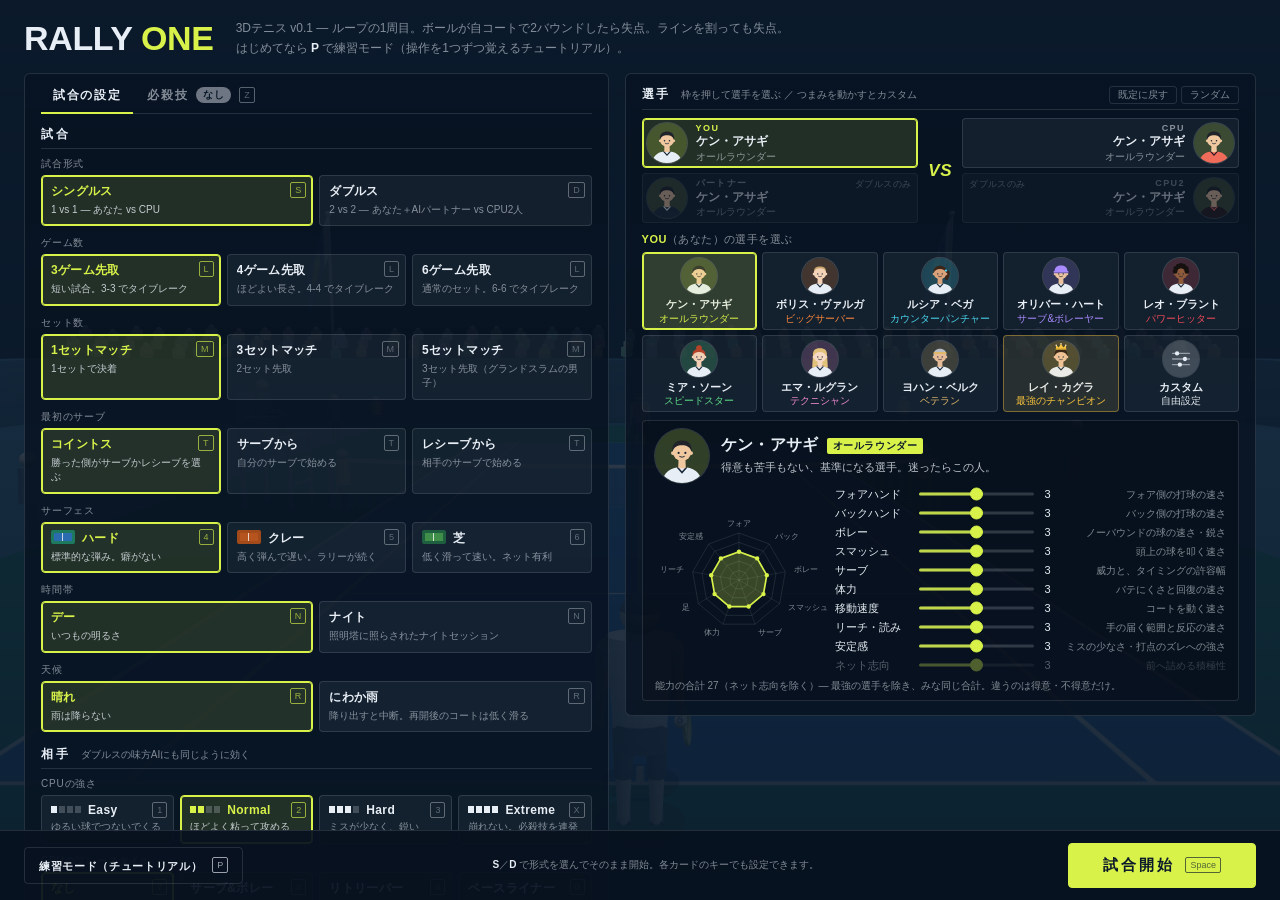
==== commit 2a732d82: "feat: タイブレーク中の札と正しいスコアのコールを出し、体力表示に YOU／CPU を併記する - タイブレーク入りのコールが「6-6」固定だったのを、実際のゲーム数（3-3 など）にする - タ" ====
--- a/index.html
+++ b/index.html
@@ -57,6 +57,9 @@
     </div>
     <!-- 次の1点に何がかかっているか（ブレーク／ゲーム／マッチポイント）。かかっていない
          ポイントでは hud が中身を空にするので :empty で行ごと消える（風・サーブ速度と同じ作り）。 -->
+    <!-- タイブレーク中だけ出る札（hud.renderScore）。3／4／6ゲームどの形式でも、ゲーム数が
+         並んでタイブレークに入ってから、そのセットが決まるまで出しっぱなしにする。 -->
+    <div id="tiebreakTag" hidden>タイブレーク</div>
     <div id="stakes"></div>
     <div id="stats">A <span id="ace1">0</span>–<span id="ace2">0</span> · DF <span id="df1">0</span>–<span id="df2">0</span></div>
     <div id="wind"></div>
--- a/styles/main.css
+++ b/styles/main.css
@@ -92,6 +92,14 @@
   animation:stakePulse 1.6s ease-in-out infinite;
 }
 #stakes:empty{display:none}
+/* タイブレーク中の札。#stakes（その1点の山場）と違い、タイブレークの間ずっと出ているので点滅させない */
+#tiebreakTag{
+  margin-top:6px;padding:4px 10px;
+  background:rgba(9,20,34,.85);border-radius:2px;
+  border-left:3px solid var(--ball);
+  font-size:12px;font-weight:700;letter-spacing:.1em;color:var(--ball);
+}
+#tiebreakTag[hidden]{display:none}
 #stakes.brk{color:#ff6b6b}
 #stakes.match{color:#ffc83d}
 /* 誰にかかっているか。見出しより一段落として、色は見出しから受け継ぐ */
@@ -177,6 +185,11 @@
 }
 .staminaRow{display:contents}
 .staminaLabel{font-size:11px;letter-spacing:.04em;color:var(--dim);white-space:nowrap;min-width:52px}
+/* 枠の呼び名（YOU／CPU／パートナー／CPU2）の小札。スコアボードの名前欄（#bug .nm .side）と同じ見た目 */
+.staminaLabel .side{
+  display:inline-block;margin-right:6px;padding:0 4px;border-radius:2px;
+  font-size:9px;letter-spacing:.06em;border:1px solid rgba(232,238,245,.25)
+}
 .staminaBar{flex:1;height:5px;border-radius:3px;overflow:hidden;
   background:rgba(232,238,245,.12);
 }
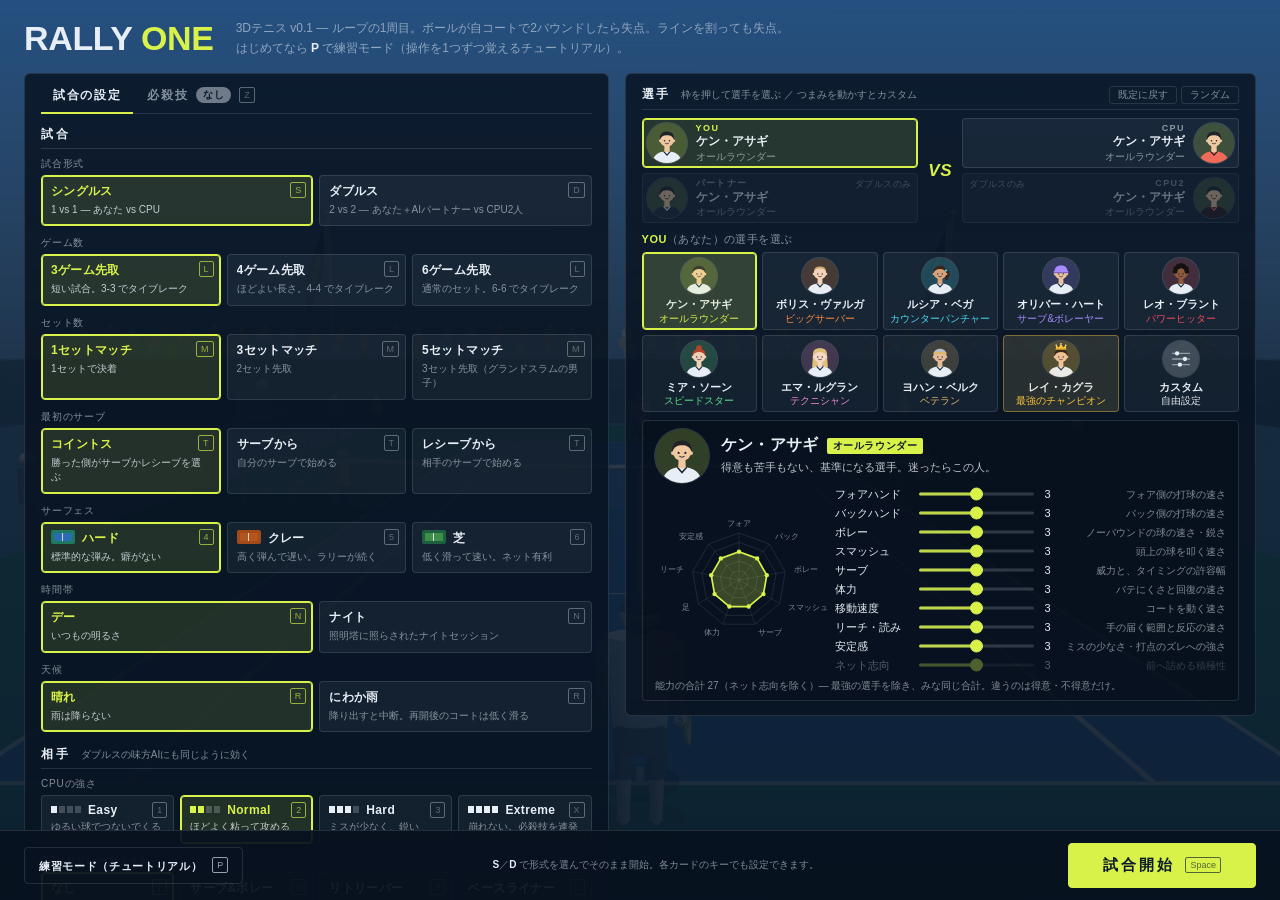
==== commit 54b169a8: "feat: 決まった後も球を転がし、ネット際とコーナーのボールボーイが拾いに行く - ネットに掛かった球は、同じ側のネット際のボールボーイが走って拾い、戻るまで次のポイントを待つ - アウト・ツーバウ" ====
--- a/index.html
+++ b/index.html
@@ -326,6 +326,7 @@
 <script src="src/scene/flags.js"></script>
 <script src="src/scene/net.js"></script>
 <script src="src/scene/officials.js"></script>
+<script src="src/scene/ballkid.js"></script>
 <script src="src/scene/player.js"></script>
 <script src="src/scene/ball.js"></script>
 <script src="src/scene/hint.js"></script>
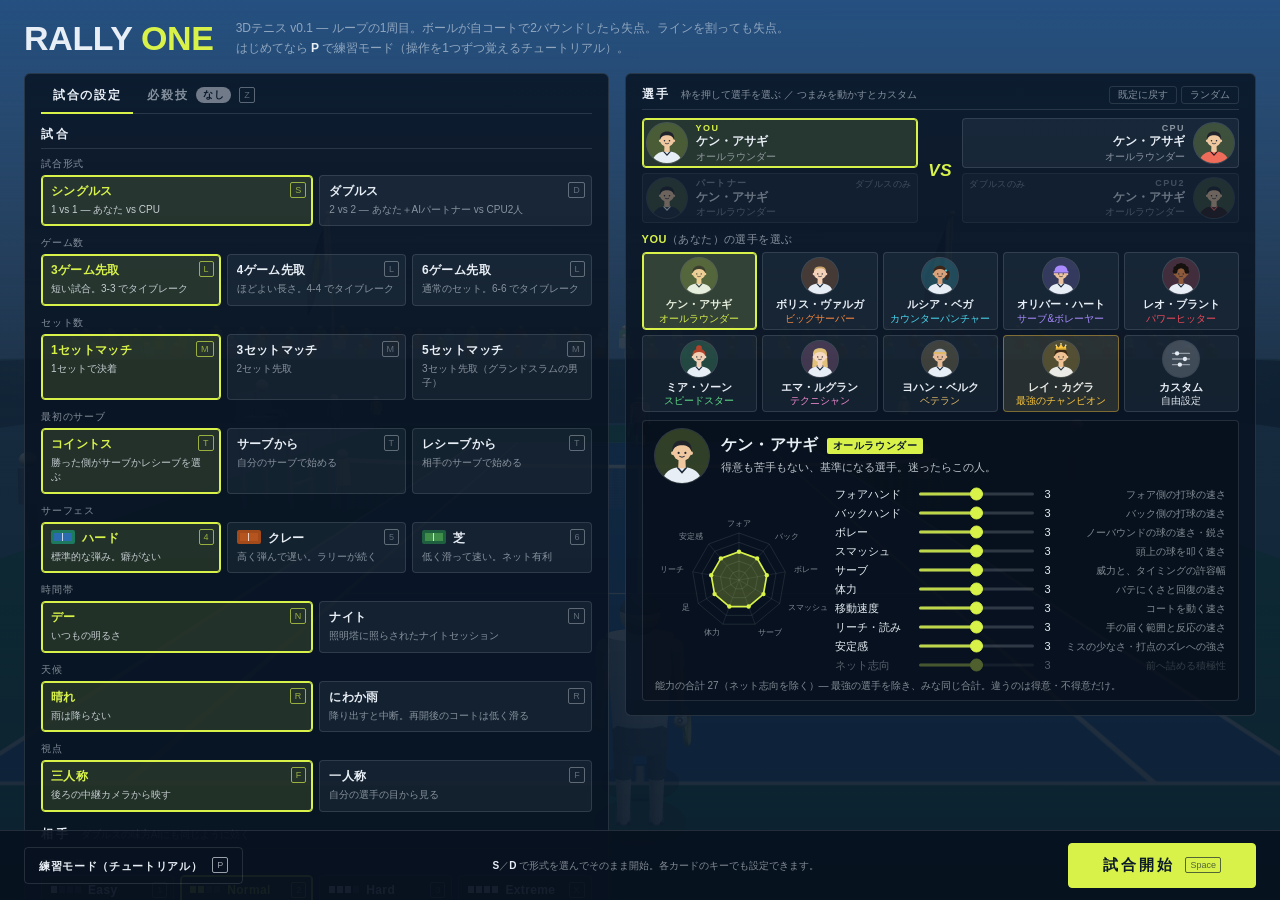
==== commit aa0b1e68: "feat: スタート画面で一人称視点を選べるようにする Co-Authored-By: Claude Opus 5.5 <noreply@anthropic.com>" ====
--- a/index.html
+++ b/index.html
@@ -193,6 +193,13 @@
             <div class="segs">
               <div class="seg on" data-level="clear"><kbd>R</kbd><b class="optName">晴れ</b><em>雨は降らない</em></div>
               <div class="seg" data-level="rain"><kbd>R</kbd><b class="optName">にわか雨</b><em>降り出すと中断。再開後のコートは低く滑る</em></div>
+            </div>
+          </div>
+          <div class="menuRow" id="viewRow">
+            <div class="menuLabel">視点</div>
+            <div class="segs">
+              <div class="seg on" data-level="third"><kbd>F</kbd><b class="optName">三人称</b><em>後ろの中継カメラから映す</em></div>
+              <div class="seg" data-level="first"><kbd>F</kbd><b class="optName">一人称</b><em>自分の選手の目から見る</em></div>
             </div>
           </div>
 
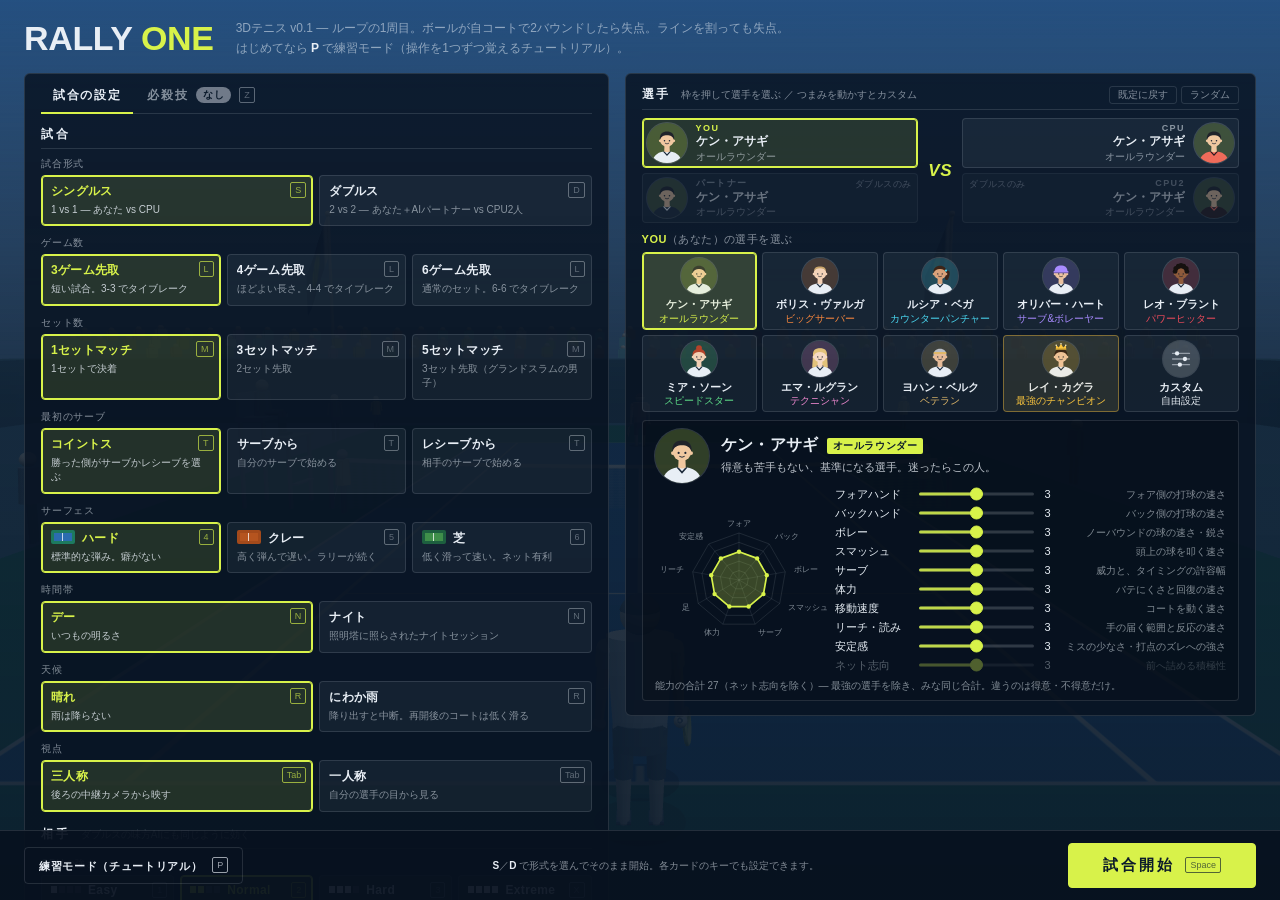
==== commit 21e3f230: "feat: 視点の切り替えを Tab に統一し、一人称では前腕とラケットだけを映す 試合中もシングルス・ダブルス共通で Tab で切り替えられる（F はダブルスの立ち位置の指示と衝突していた）。 一人" ====
--- a/index.html
+++ b/index.html
@@ -116,6 +116,7 @@
       <span><b>Q/E</b> パートナーに前へ／下がれ（ダブルス）</span>
       <span><b>R/F</b> サーブ前に自分が前／後ろに立つ（ダブルス）</span>
       <span><b>Space</b> リプレイ／休憩／演出をスキップ</span>
+      <span><b>Tab</b> 視点（三人称／一人称）</span>
     </div>
   </div>
 </div>
@@ -198,8 +199,8 @@
           <div class="menuRow" id="viewRow">
             <div class="menuLabel">視点</div>
             <div class="segs">
-              <div class="seg on" data-level="third"><kbd>F</kbd><b class="optName">三人称</b><em>後ろの中継カメラから映す</em></div>
-              <div class="seg" data-level="first"><kbd>F</kbd><b class="optName">一人称</b><em>自分の選手の目から見る</em></div>
+              <div class="seg on" data-level="third"><kbd>Tab</kbd><b class="optName">三人称</b><em>後ろの中継カメラから映す</em></div>
+              <div class="seg" data-level="first"><kbd>Tab</kbd><b class="optName">一人称</b><em>自分の選手の目から見る</em></div>
             </div>
           </div>
 
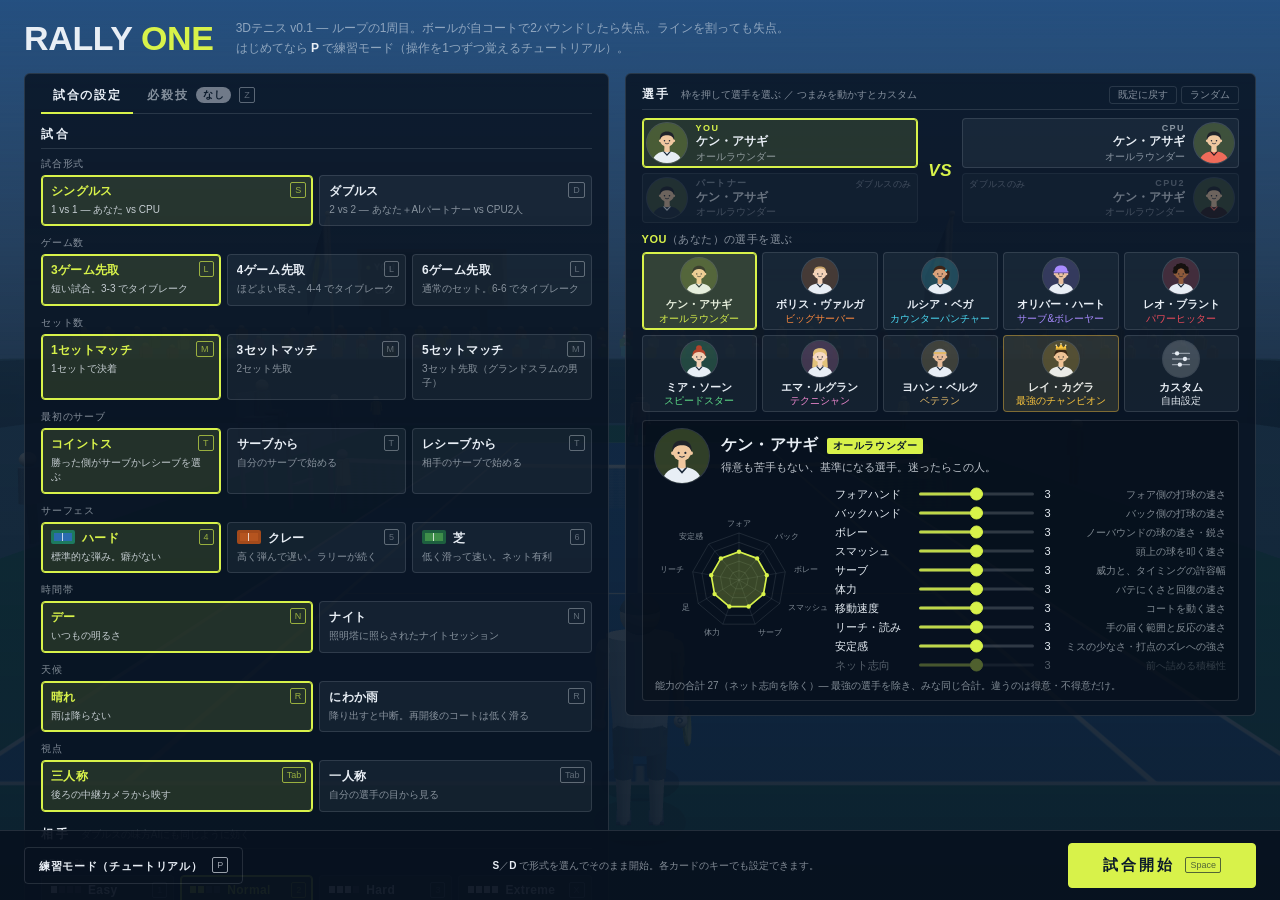
==== commit e69b3b47: "feat: 一人称の必殺技・ポイント間の演出を増やし、跳躍を実際の重力に合わせ、演出を Space で飛ばせるようにする - 一人称の必殺技：飛びつきボレーは体ごと飛び込んで伏せる目線、ツイーナーは股" ====
--- a/index.html
+++ b/index.html
@@ -332,6 +332,7 @@
 <script src="src/scene/marks.js"></script>
 <script src="src/scene/crowd.js"></script>
 <script src="src/scene/flags.js"></script>
+<script src="src/scene/scoreboard.js"></script>
 <script src="src/scene/net.js"></script>
 <script src="src/scene/officials.js"></script>
 <script src="src/scene/ballkid.js"></script>
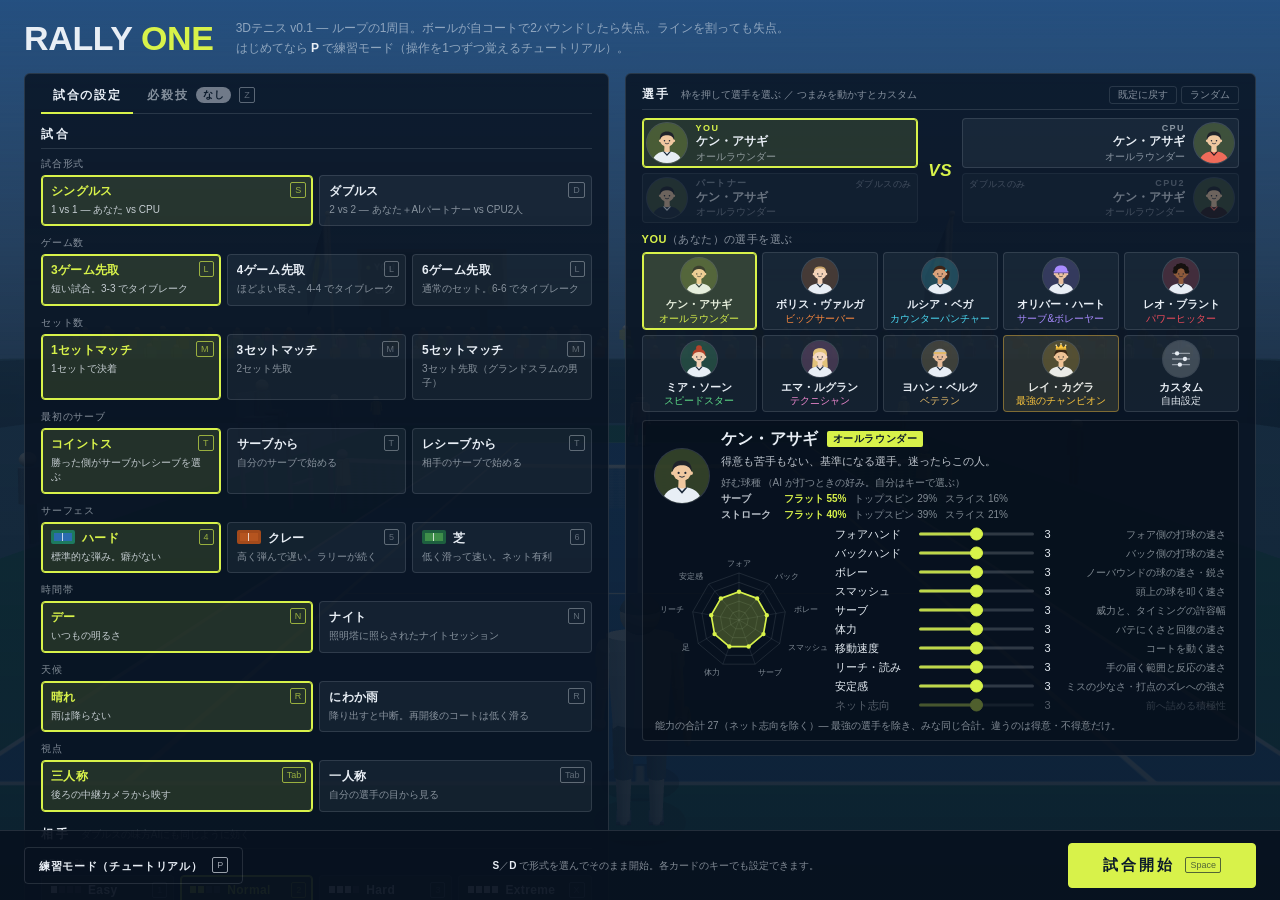
==== commit f584a6fc: "feat: 相手がネットに詰めているとき、V を溜めずに離すと足元へ沈めるディップを打てるようにする CPU 側には netDropShot()（足元へ沈める球）があるのに、人間側にはネット前の相手へ" ====
--- a/index.html
+++ b/index.html
@@ -109,7 +109,7 @@
     <div id="keys">
       <span><b>←→</b> 左右 ／ 打つ方向</span>
       <span><b>↑↓</b> 前後 ／ サーブの深さ</span>
-      <span><b>B/V/C</b> 押しっぱなしで溜め・離して打つ（フラット／トップスピン／スライス。C を溜めずに離すとドロップ）</span>
+      <span><b>B/V/C</b> 押しっぱなしで溜め・離して打つ（フラット／トップスピン／スライス。C を溜めずに離すとドロップ、相手がネット前なら V を溜めずに離すとディップ）</span>
       <span><b>離すタイミング</b> 早め＝引っ張り ／ 引きつけ＝流し</span>
       <span><b>Shift</b> ロブ</span>
       <span><b>K</b> キックサーブ（必殺技。B/V/C の代わりに押してトス）</span>
--- a/styles/main.css
+++ b/styles/main.css
@@ -619,6 +619,11 @@
 }
 .cdFor{font-size:10px;color:var(--dim)}
 .cdText{margin-top:3px;font-size:11px;line-height:1.6;color:rgba(232,238,245,.8)}
+.cdSpin{margin-top:4px;font-size:10px;line-height:1.6;color:var(--dim)}
+.cdSpinHead span{margin-left:2px}
+.cdSpinRow{display:flex;flex-wrap:wrap;gap:0 8px}
+.cdSpinRow b{min-width:5.5em;color:rgba(232,238,245,.8);font-weight:700}
+.cdSpinRow .main{color:var(--accent);font-weight:700}
 .cdBody{display:flex;gap:12px;align-items:center;margin-top:2px}
 #radar{flex:0 0 168px;width:168px;height:168px;overflow:visible}
 #radar .ring{fill:none;stroke:rgba(232,238,245,.12);stroke-width:1}
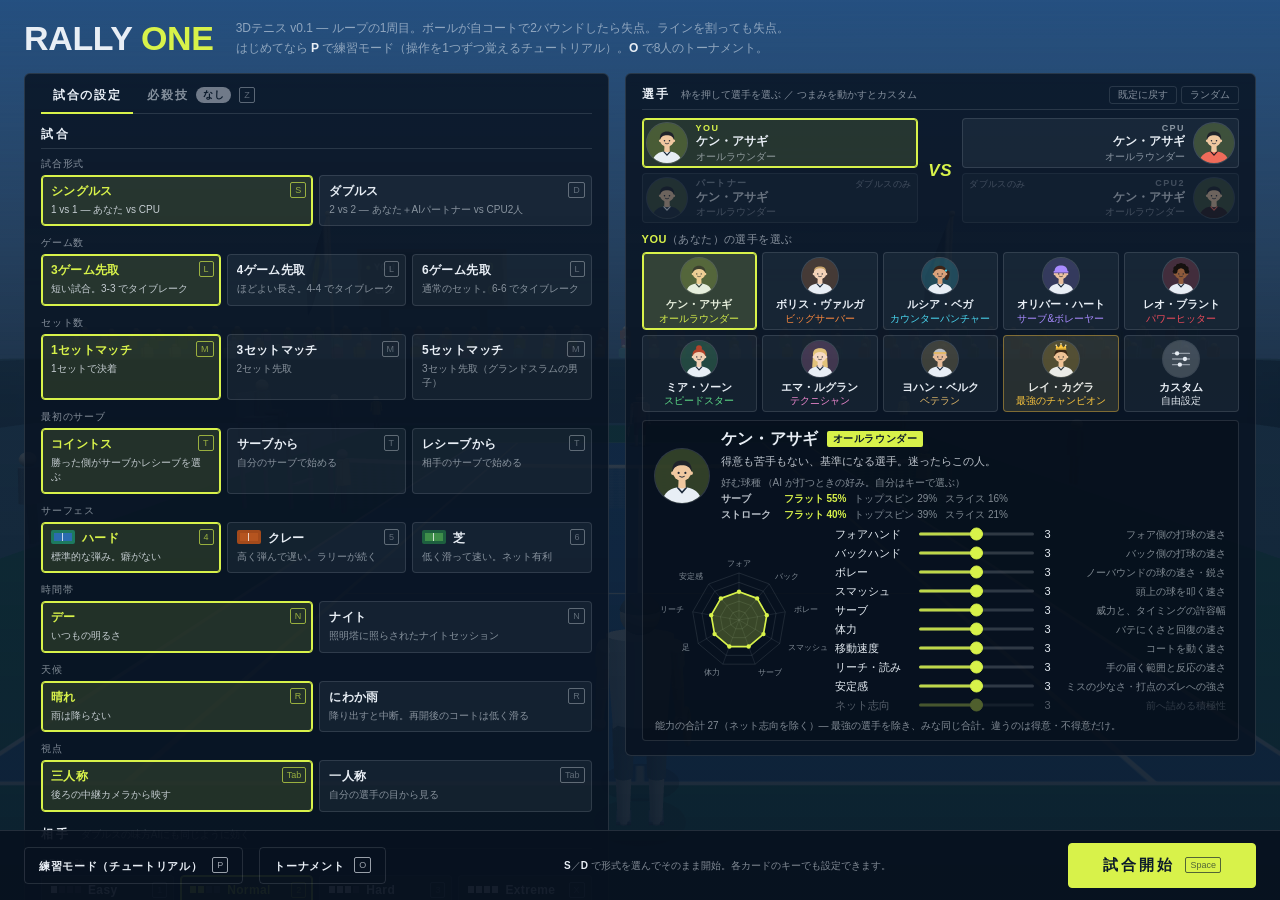
==== commit c5e44ee4: "feat: 8人のシングルスのトーナメントモードを追加する スタート画面の O で組み合わせ表を開き、準々決勝から決勝まで相手の選手を替えながら戦う。 自分以外の対戦は能力値の合計の差で勝敗とスコアを" ====
--- a/index.html
+++ b/index.html
@@ -82,6 +82,8 @@
     <!-- 対戦しているCPU/AIの強さ（スタート画面の「CPUの強さ」）。試合を始めるときに
          hud.setMatchLevel() が入れる。練習モード中は #head ごと隠れる。 -->
     <div id="matchLevel"></div>
+    <!-- トーナメントモードの試合中だけ、何回戦か（hud.setTournamentRound）。それ以外は空＝:empty で消える -->
+    <div id="tourRound"></div>
   </div>
   <div id="call"><div class="big" id="callBig"></div><div class="sub" id="callSub"></div><div class="shot" id="callShot"></div></div>
   <div id="replayTag"><span class="dot"></span><span class="rtLabel">リプレイ</span><span class="hlTag">ハイライト <span id="hlCount"></span></span><span class="markTag">ボールマーク確認</span><span class="skip">SPACE でスキップ</span></div>
@@ -129,7 +131,7 @@
   <header class="startHead">
     <h1>RALLY <span>ONE</span></h1>
     <p>3Dテニス v0.1 — ループの1周目。ボールが自コートで2バウンドしたら失点。ラインを割っても失点。<br>
-       はじめてなら <b>P</b> で練習モード（操作を1つずつ覚えるチュートリアル）。</p>
+       はじめてなら <b>P</b> で練習モード（操作を1つずつ覚えるチュートリアル）。<b>O</b> で8人のトーナメント。</p>
   </header>
 
   <!-- 設定＋開始ボタン。コイントスに勝ったとき・練習モードの一覧を開いたときは、この塊ごと
@@ -280,6 +282,7 @@
     <!-- 画面の下に貼りついた操作の帯。設定がどれだけ縦に伸びても、開始ボタンは常に見えている。 -->
     <footer class="startFoot">
       <div class="playBtn sub" id="practiceBtn">練習モード（チュートリアル）<kbd>P</kbd></div>
+      <div class="playBtn sub" id="tournamentBtn">トーナメント<kbd>O</kbd></div>
       <div class="footHint"><b>S</b>／<b>D</b> で形式を選んでそのまま開始。各カードのキーでも設定できます。</div>
       <div class="playBtn" id="playBtn">試合開始<kbd>Space</kbd></div>
     </footer>
@@ -292,6 +295,18 @@
     <div id="lessonList"></div>
     <div class="pmFoot">矢印キーで選ぶ ／ Space・Enter で始める ／ Esc で戻る（クリックでも始められる）</div>
     <div class="playBtn sub" id="practiceBack">戻る<kbd>Esc</kbd></div>
+  </div>
+
+  <!-- トーナメント表（#practiceMenu と同じく #menuBody と差し替えて出す）。中身はすべて
+       hud.js#showTournament が tournament.js の組み合わせから組み立てる。 -->
+  <div id="tournamentMenu" class="panel">
+    <div class="pmHead" id="tmHead"></div>
+    <div id="tmBracket"></div>
+    <div id="tmNext"></div>
+    <div class="tmBtns">
+      <div class="playBtn sub" id="tmBack">やめる<kbd>Esc</kbd></div>
+      <div class="playBtn" id="tmPlay">試合開始<kbd>Space</kbd></div>
+    </div>
   </div>
 
   <div id="tossChoice" class="panel">
@@ -313,7 +328,7 @@
   <div id="msScore"></div>
   <div id="msTable"></div>
   <div id="msRally"></div>
-  <div class="playBtn" id="msClose">次の試合へ<kbd>Space</kbd></div>
+  <div class="playBtn" id="msClose"><span id="msCloseLabel">次の試合へ</span><kbd>Space</kbd></div>
 </div></div>
 
 <!-- 依存の順に読み込む。各ファイルは window.RallyOne に自分の分を足していく。 -->
@@ -322,6 +337,7 @@
 <script src="src/math.js"></script>
 <script src="src/physics.js"></script>
 <script src="src/scoring.js"></script>
+<script src="src/tournament.js"></script>
 <script src="src/ai.js"></script>
 <script src="src/audio.js"></script>
 <script src="src/input.js"></script>
--- a/styles/main.css
+++ b/styles/main.css
@@ -717,6 +717,40 @@
 .pmFoot{margin:10px 0;font-size:10px;color:var(--dim);text-align:center}
 #practiceMenu .playBtn.sub{text-align:center}
 
+/* トーナメント表（既定は非表示）。出すときは #menuBody を隠す。列＝回戦で、各列の試合を
+   縦に均等に並べる＝勝ち上がった先の枠が、元の2試合のちょうど間に来る */
+#tournamentMenu{display:none;width:min(900px,100%);margin:4px auto auto}
+#tournamentMenu.on{display:block}
+#tmBracket{display:grid;grid-template-columns:repeat(4,minmax(0,1fr));gap:4px 10px;margin:10px 0 12px}
+.tmCol{display:flex;flex-direction:column;justify-content:space-around;gap:8px}
+.tmRound{font-size:10px;letter-spacing:.2em;color:var(--dim);text-align:center}
+.tmMatch{border:1px solid var(--edge);border-radius:4px;background:var(--soft);overflow:hidden}
+.tmMatch.next{border-color:var(--ball);box-shadow:0 0 0 2px rgba(216,242,74,.18)}
+.tmRow{display:flex;align-items:center;gap:6px;padding:4px 7px;font-size:12px;min-height:30px}
+.tmRow + .tmRow{border-top:1px solid var(--edge)}
+.tmRow .face{width:22px;height:22px}
+.tmRow .tmName{flex:1;min-width:0;white-space:nowrap;overflow:hidden;text-overflow:ellipsis}
+.tmRow .tmSets{font-variant-numeric:tabular-nums;letter-spacing:.08em;color:var(--dim)}
+.tmRow.you .tmName{color:var(--ball);font-weight:700}
+.tmRow.win .tmSets{color:var(--line);font-weight:700}
+.tmRow.lose{opacity:.45}
+.tmRow.tbd{color:var(--dim);justify-content:center}
+.tmCol.champ .tmMatch{border-color:#ffc83d}
+#tmNext{display:flex;align-items:center;gap:14px;padding:10px 12px;border:1px solid var(--edge);border-radius:4px;background:var(--soft)}
+#tmNext .face{width:54px;height:54px}
+#tmNext.champion{border-color:#ffc83d}
+.tmKicker{font-size:10px;letter-spacing:.2em;color:var(--dim)}
+.tmOpp{font-size:16px;font-weight:700}
+.tmType{font-size:11px;color:var(--ball)}
+.tmText{font-size:11px;color:var(--dim);margin-top:2px}
+.tmBtns{display:flex;justify-content:flex-end;align-items:center;gap:10px;margin-top:12px}
+#tourRound{margin:6px 0 0 auto;display:table;font-size:10px;color:var(--line)}
+#tourRound:empty{display:none}
+@media (max-width:640px){
+  #tmBracket{gap:4px 4px}
+  .tmRow .face{display:none}
+}
+
 /* コイントスに人間が勝ったときだけ出るサーブ／レシーブの選択（既定は非表示）。
    このときは設定（#menuBody）を隠して、選択だけを残す。 */
 #tossChoice{display:none;width:min(520px,100%);margin:4px auto auto;text-align:center}
